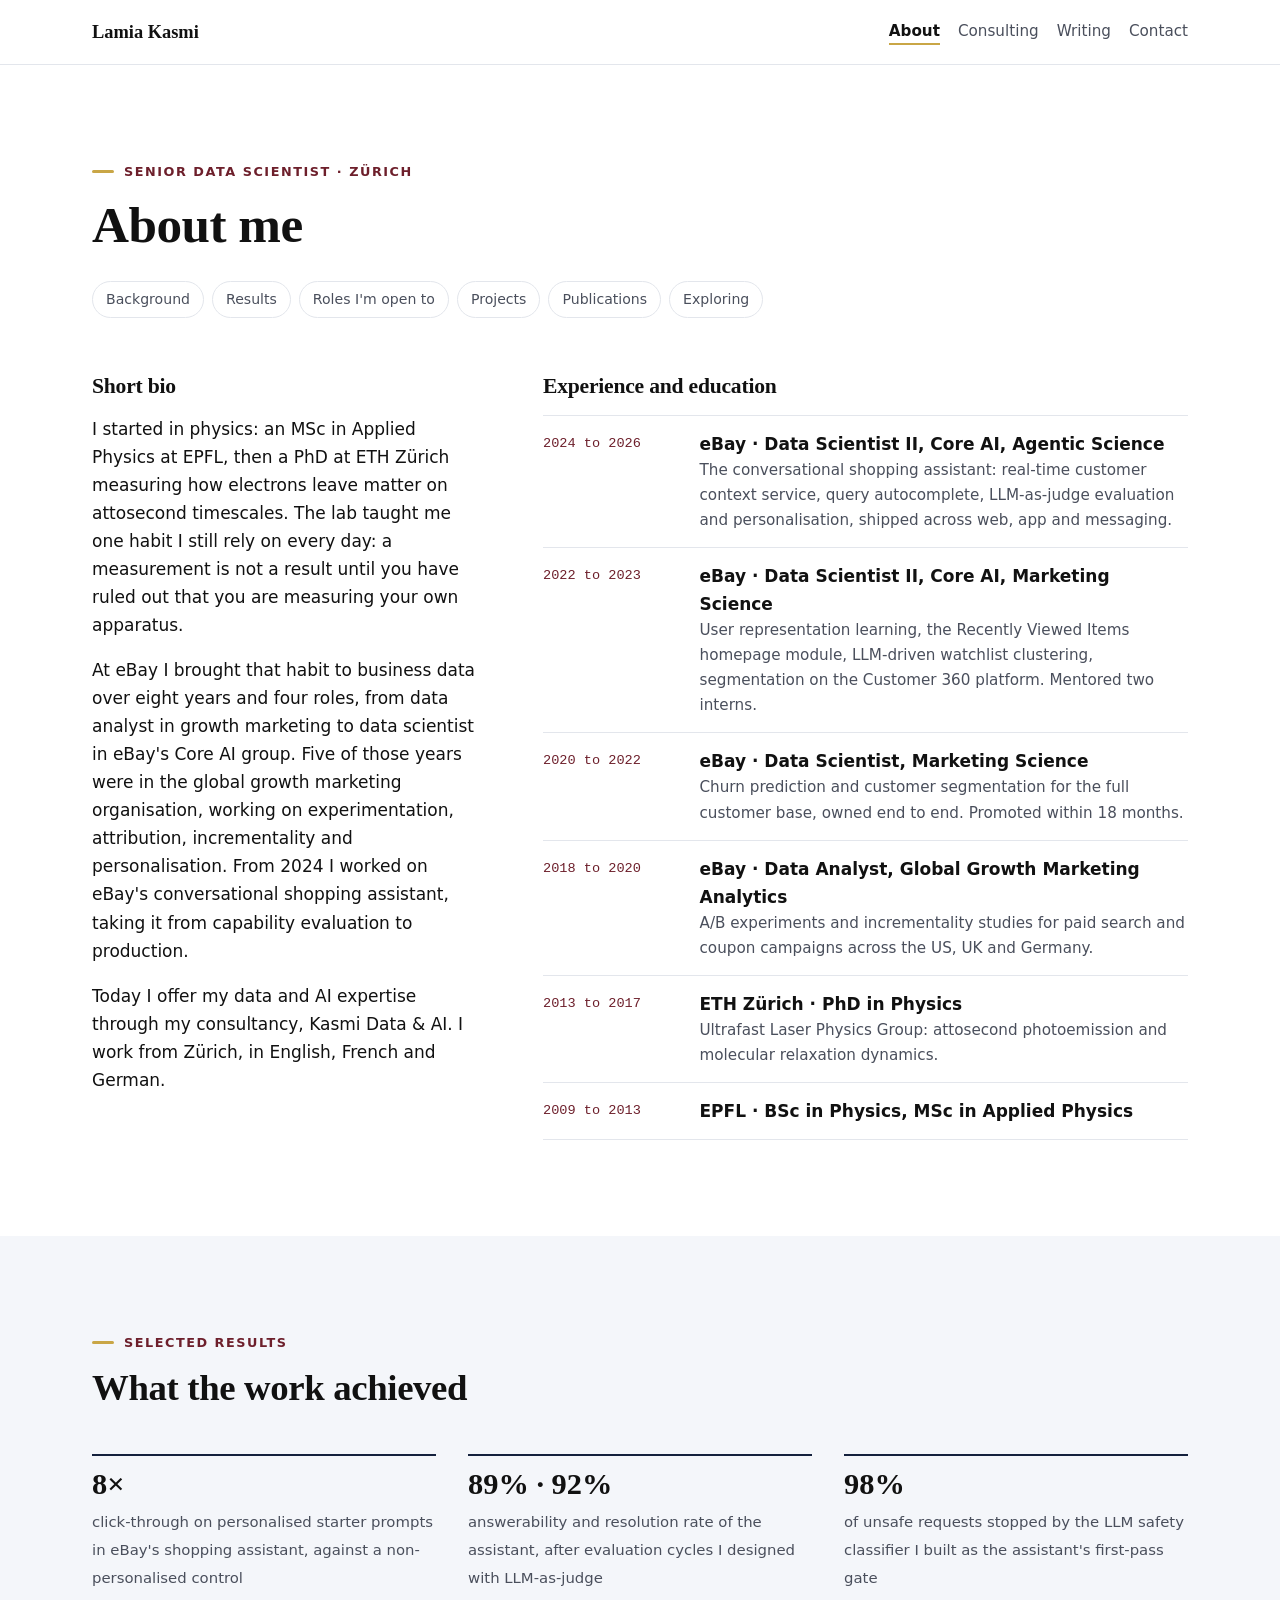
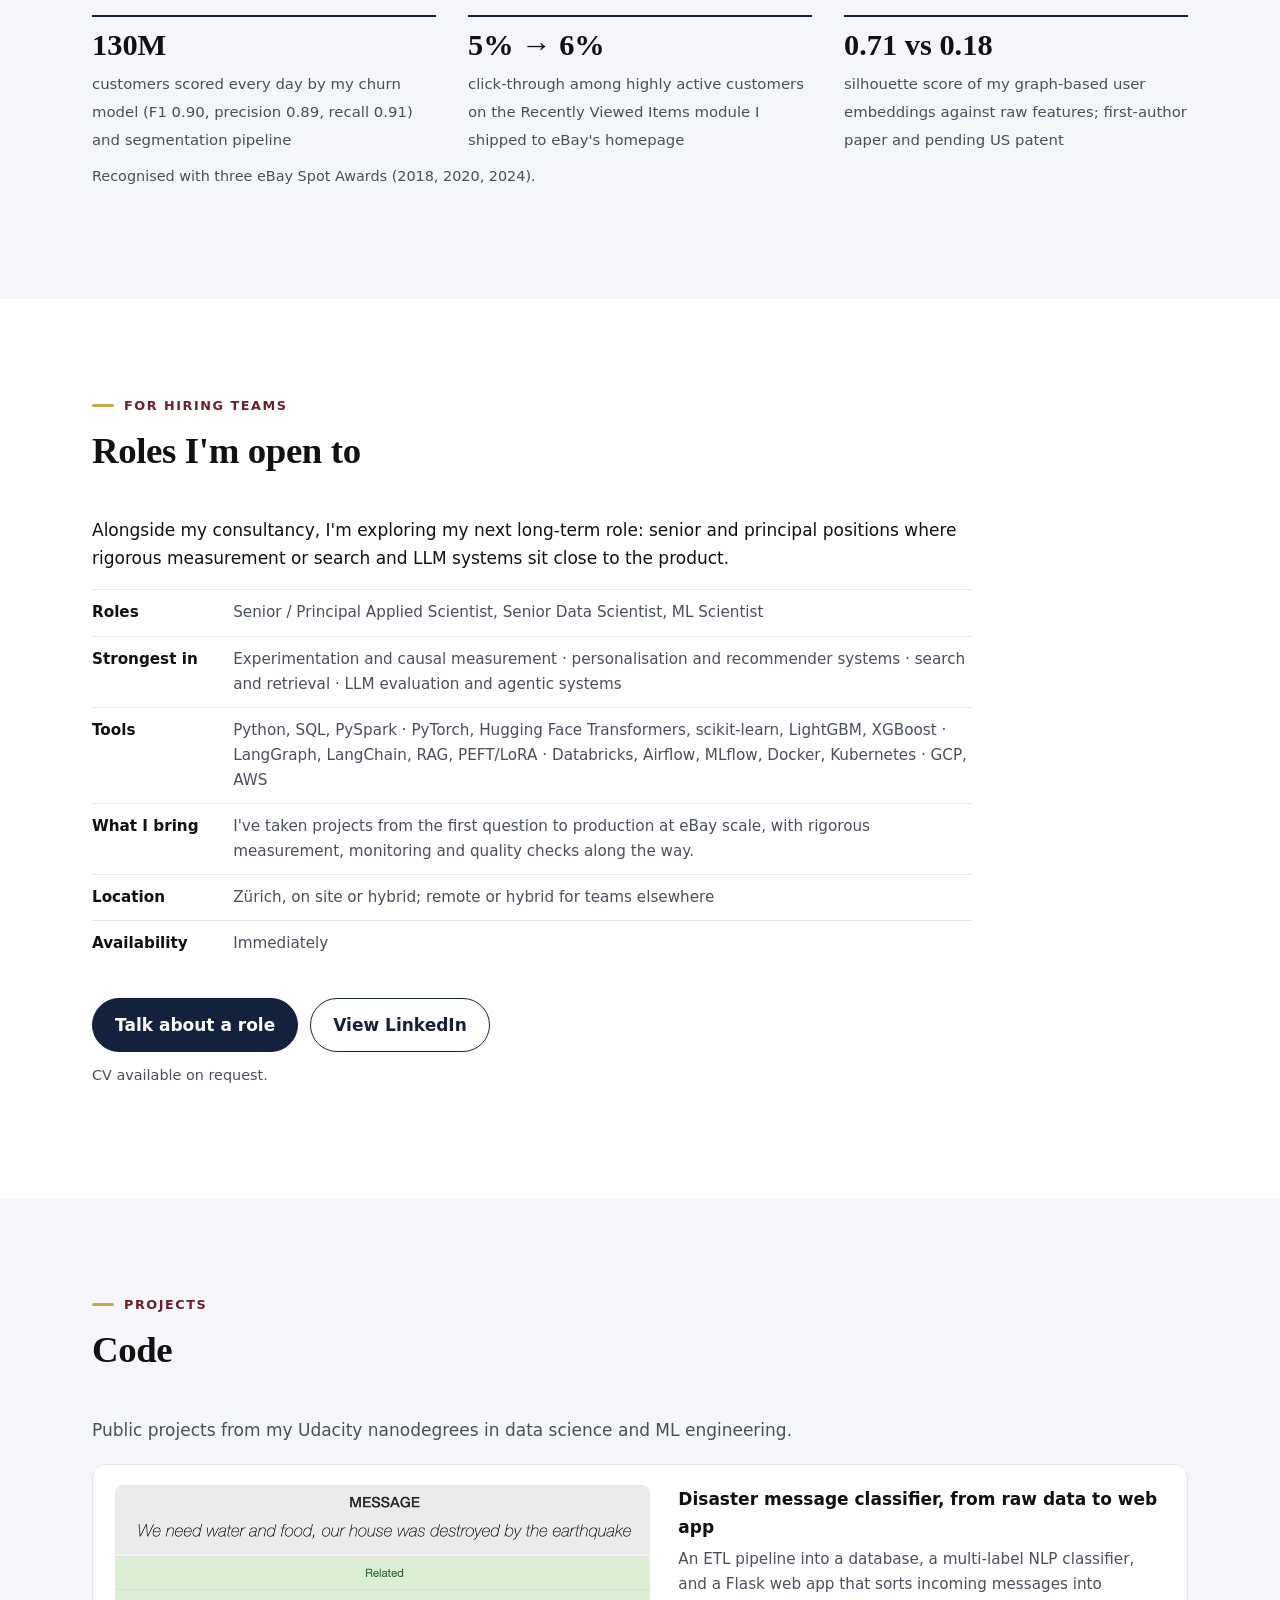
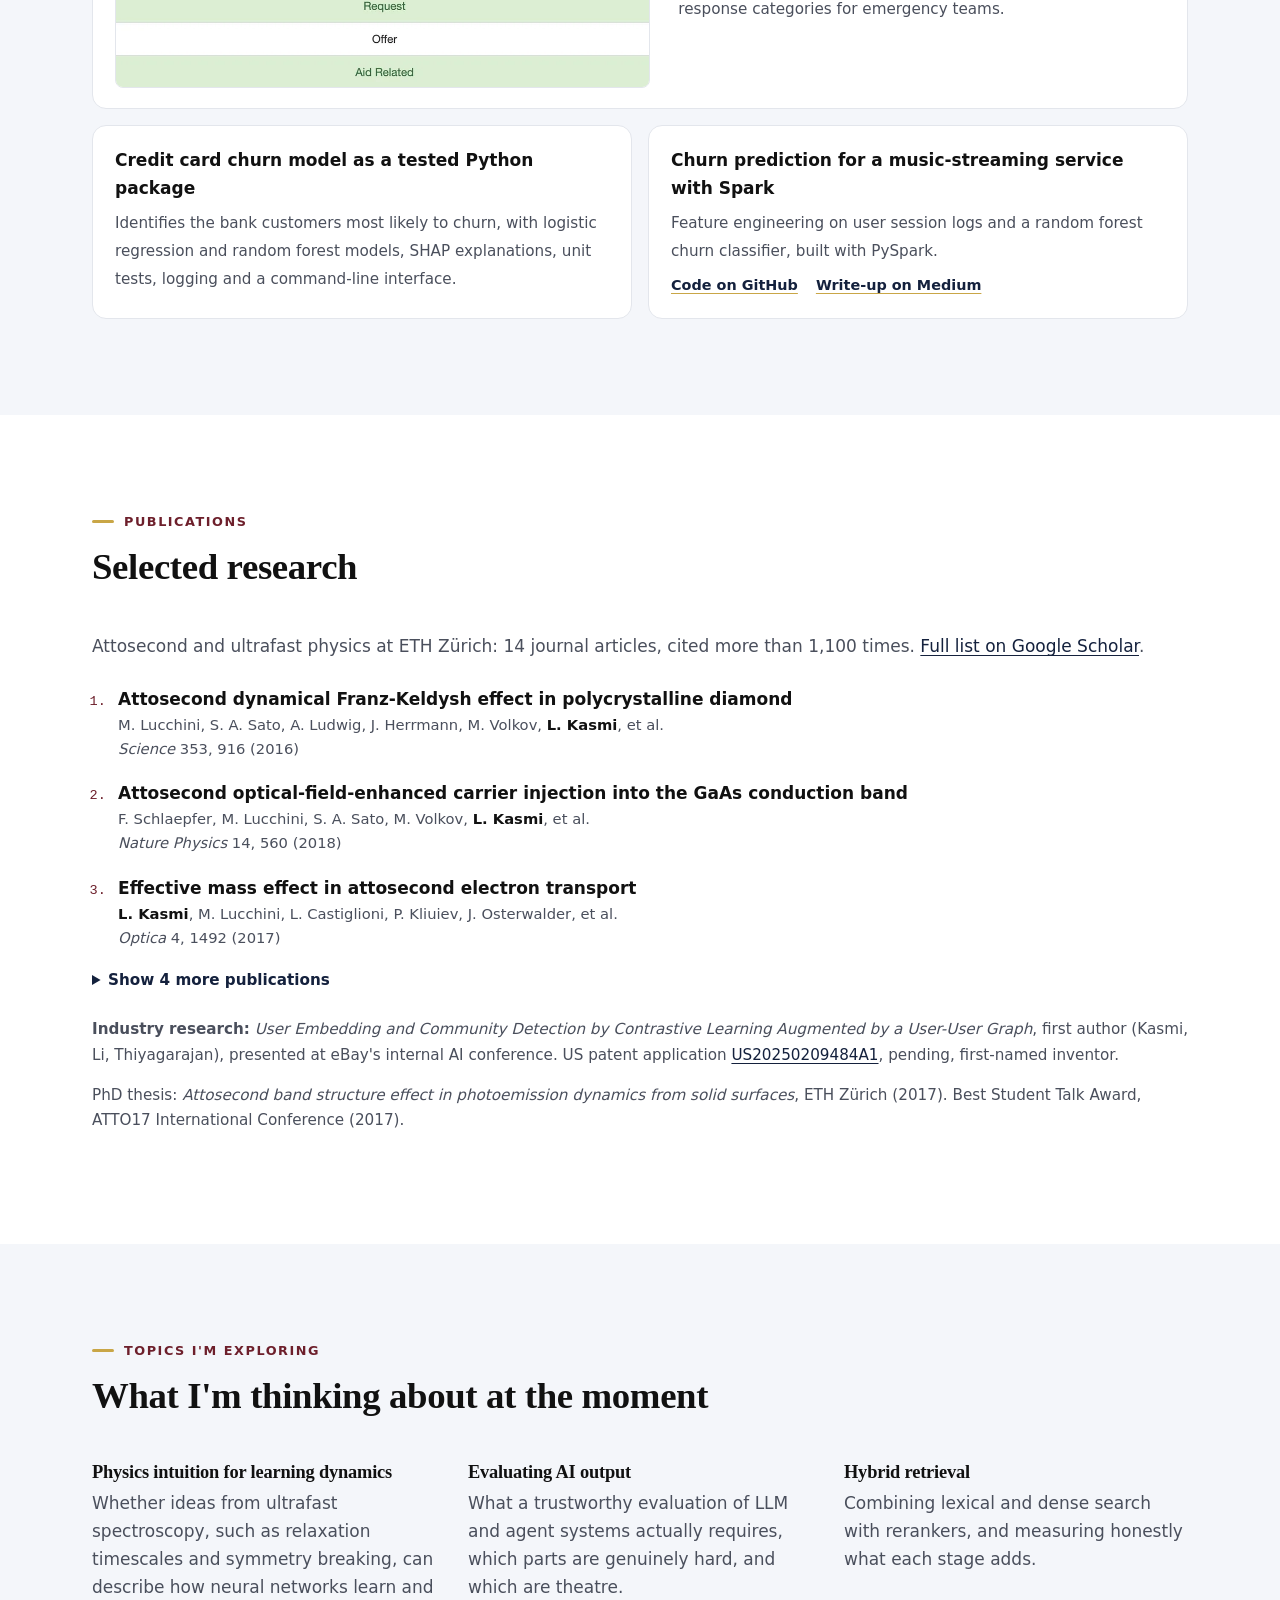
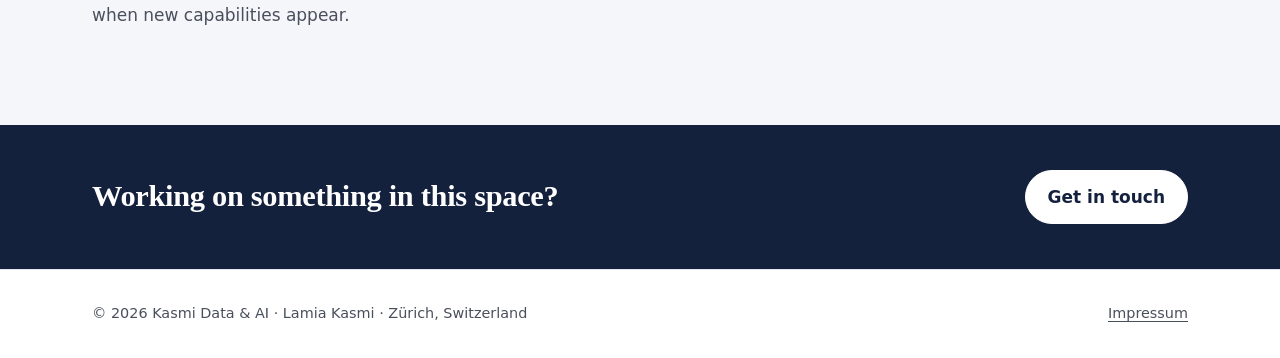
==== about/index.html @ 6a4cd1e6 "Update site" ====
<!doctype html>
<html lang="en">
<head>
<meta charset="utf-8">
<meta name="viewport" content="width=device-width, initial-scale=1">
<title>Lamia Kasmi, PhD | Senior Data Scientist, Zürich</title>
<meta name="description" content="Senior data scientist in Zürich with eight years at eBay: experimentation, search and retrieval, LLM evaluation and personalisation. ETH Zürich PhD. Experience, projects, publications and roles she is open to.">
<link rel="canonical" href="https://lamiakasmi.com/about/">
<meta property="og:type" content="website">
<meta property="og:title" content="Lamia Kasmi, PhD | Senior Data Scientist, Zürich">
<meta property="og:description" content="Senior data scientist in Zürich with eight years at eBay: experimentation, search and retrieval, LLM evaluation and personalisation. ETH Zürich PhD. Experience, projects, publications and roles she is open to.">
<meta property="og:url" content="https://lamiakasmi.com/about/">
<meta name="twitter:card" content="summary">
<link rel="icon" href="/static/favicon.svg" type="image/svg+xml">
<link rel="stylesheet" href="/static/style.css">
<script type="application/ld+json">
{"@context":"https://schema.org","@type":"Person","name":"Lamia Kasmi","jobTitle":"Senior Data Scientist and AI Consultant","url":"https://lamiakasmi.com","address":{"@type":"PostalAddress","addressLocality":"Zürich","addressCountry":"CH"},"alumniOf":[{"@type":"CollegeOrUniversity","name":"ETH Zürich"},{"@type":"CollegeOrUniversity","name":"EPFL"}],"knowsAbout":["Experimentation","Incrementality measurement","Marketing attribution","Search and retrieval","LLM evaluation","Machine learning","Laser physics"],"knowsLanguage":["en","fr","de"],"worksFor":{"@type":"Organization","name":"Kasmi Data & AI","url":"https://lamiakasmi.com"}}
</script>

</head>
<body>
<header class="site-header">
  <div class="wrap bar">
    <a class="brand" href="/">Lamia Kasmi</a>
    <nav aria-label="Main">
      <a href="/about/" aria-current="page">About</a>
      <a href="/consulting/">Consulting</a>
      <a href="/writing/">Writing</a>
      <a href="/contact/">Contact</a>
    </nav>
  </div>
</header>
<main>
<header class="page-head">
  <div class="wrap">
    <p class="eyebrow">Senior Data Scientist · Zürich</p>
    <h1>About me</h1>
    <nav class="subnav" aria-label="On this page">
      <a href="#background">Background</a><a href="#results">Results</a><a href="#roles">Roles I'm open to</a><a href="#projects">Projects</a><a href="#publications">Publications</a><a href="#exploring">Exploring</a>
    </nav>
  </div>
</header>

<section class="section tight-top" id="background">
  <div class="wrap split">
    <div>
    <h2 class="small">Short bio</h2>
    <p>I started in physics: an MSc in Applied Physics at EPFL, then a PhD at ETH Zürich measuring how electrons leave matter on attosecond timescales. The lab taught me one habit I still rely on every day: a measurement is not a result until you have ruled out that you are measuring your own apparatus.</p>
    <p>At eBay I brought that habit to business data over eight years and four roles, from data analyst in growth marketing to data scientist in eBay's Core AI group. Five of those years were in the global growth marketing organisation, working on experimentation, attribution, incrementality and personalisation. From 2024 I worked on eBay's conversational shopping assistant, taking it from capability evaluation to production.</p>
    <p>Today I offer my data and AI expertise through my consultancy, Kasmi Data &amp; AI. I work from Zürich, in English, French and German.</p>
    </div>
    <div>
    <h2 class="small">Experience and education</h2>
    <ul class="timeline">
      <li><span>2024 to 2026</span><div><strong>eBay · Data Scientist II, Core AI, Agentic Science</strong><p>The conversational shopping assistant: real-time customer context service, query autocomplete, LLM-as-judge evaluation and personalisation, shipped across web, app and messaging.</p></div></li>
      <li><span>2022 to 2023</span><div><strong>eBay · Data Scientist II, Core AI, Marketing Science</strong><p>User representation learning, the Recently Viewed Items homepage module, LLM-driven watchlist clustering, segmentation on the Customer 360 platform. Mentored two interns.</p></div></li>
      <li><span>2020 to 2022</span><div><strong>eBay · Data Scientist, Marketing Science</strong><p>Churn prediction and customer segmentation for the full customer base, owned end to end. Promoted within 18 months.</p></div></li>
      <li><span>2018 to 2020</span><div><strong>eBay · Data Analyst, Global Growth Marketing Analytics</strong><p>A/B experiments and incrementality studies for paid search and coupon campaigns across the US, UK and Germany.</p></div></li>
      <li><span>2013 to 2017</span><div><strong>ETH Zürich · PhD in Physics</strong><p>Ultrafast Laser Physics Group: attosecond photoemission and molecular relaxation dynamics.</p></div></li>
      <li><span>2009 to 2013</span><div><strong>EPFL · BSc in Physics, MSc in Applied Physics</strong></div></li>
    </ul>
    </div>
  </div>
</section>

<section class="section alt" id="results">
  <div class="wrap">
    <p class="eyebrow">Selected results</p>
    <h2>What the work achieved</h2>
    <ul class="stats">
      <li><strong>8×</strong><span>click-through on personalised starter prompts in eBay's shopping assistant, against a non-personalised control</span></li>
      <li><strong>89% · 92%</strong><span>answerability and resolution rate of the assistant, after evaluation cycles I designed with LLM-as-judge</span></li>
      <li><strong>98%</strong><span>of unsafe requests stopped by the LLM safety classifier I built as the assistant's first-pass gate</span></li>
      <li><strong>130M</strong><span>customers scored every day by my churn model (F1 0.90, precision 0.89, recall 0.91) and segmentation pipeline</span></li>
      <li><strong>5% → 6%</strong><span>click-through among highly active customers on the Recently Viewed Items module I shipped to eBay's homepage</span></li>
      <li><strong>0.71 vs 0.18</strong><span>silhouette score of my graph-based user embeddings against raw features; first-author paper and pending US patent</span></li>
    </ul>
    <p class="note-small">Recognised with three eBay Spot Awards (2018, 2020, 2024).</p>
  </div>
</section>

<section class="section" id="roles">
  <div class="wrap">
    <p class="eyebrow">For hiring teams</p>
    <h2>Roles I'm open to</h2>
    <p>Alongside my consultancy, I'm exploring my next long-term role: senior and principal positions where rigorous measurement or search and LLM systems sit close to the product.</p>
    <ul class="facts">
      <li><strong>Roles</strong><span>Senior / Principal Applied Scientist, Senior Data Scientist, ML Scientist</span></li>
      <li><strong>Strongest in</strong><span>Experimentation and causal measurement · personalisation and recommender systems · search and retrieval · LLM evaluation and agentic systems</span></li>
      <li><strong>Tools</strong><span>Python, SQL, PySpark · PyTorch, Hugging Face Transformers, scikit-learn, LightGBM, XGBoost · LangGraph, LangChain, RAG, PEFT/LoRA · Databricks, Airflow, MLflow, Docker, Kubernetes · GCP, AWS</span></li>
      <li><strong>What I bring</strong><span>I've taken projects from the first question to production at eBay scale, with rigorous measurement, monitoring and quality checks along the way.</span></li>
      <li><strong>Location</strong><span>Zürich, on site or hybrid; remote or hybrid for teams elsewhere</span></li>
      <li><strong>Availability</strong><span>Immediately</span></li>
    </ul>
    <div class="actions tight">
      <a class="btn" href="/contact/">Talk about a role</a>
      <a class="btn ghost" href="https://www.linkedin.com/in/lamiakasmi-phd">View LinkedIn</a>
    </div>
    <p class="note-small">CV available on request.</p>
  </div>
</section>

<section class="section alt" id="projects">
  <div class="wrap">
    <p class="eyebrow">Projects</p>
    <h2>Code</h2>
    <p class="muted-lead">Public projects from my Udacity nanodegrees in data science and ML engineering.</p>
    <ul class="projects cards">
      
      
      <li class="featured"><a class="thumb-link" href="https://github.com/Lamiaka/DisasterResponseProject" tabindex="-1" aria-hidden="true"><img class="thumb" src="/static/projects/disaster-response-app.webp" width="1000" height="377" loading="lazy" alt="The web app classifying the message 'We need water and food, our house was destroyed by the earthquake' as related, a request and aid related"></a><a href="https://github.com/Lamiaka/DisasterResponseProject">Disaster message classifier, from raw data to web app</a><span>An ETL pipeline into a database, a multi-label NLP classifier, and a Flask web app that sorts incoming messages into response categories for emergency teams.</span></li>
      <li><a href="https://github.com/Lamiaka/ChurnPrediction-MLDevops">Credit card churn model as a tested Python package</a><span>Identifies the bank customers most likely to churn, with logistic regression and random forest models, SHAP explanations, unit tests, logging and a command-line interface.</span></li>
      <li><a href="https://github.com/Lamiaka/sparkify">Churn prediction for a music-streaming service with Spark</a><span>Feature engineering on user session logs and a random forest churn classifier, built with PySpark.</span><p class="card-links"><a href="https://github.com/Lamiaka/sparkify">Code on GitHub</a><a href="https://medium.com/@lamiak/predicting-churn-for-sparkify-381dfac1a21f">Write-up on Medium</a></p></li>
    </ul>
  </div>
</section>

<section class="section" id="publications">
  <div class="wrap">
    <p class="eyebrow">Publications</p>
    <h2>Selected research</h2>
    <p class="muted-lead">Attosecond and ultrafast physics at ETH Zürich: 14 journal articles, cited more than 1,100 times. <a href="https://scholar.google.com/citations?user=Egc4KZUAAAAJ&amp;hl=en">Full list on Google Scholar</a>.</p>
    <ol class="pubs">
      <li><a href="https://doi.org/10.1126/science.aag1268">Attosecond dynamical Franz-Keldysh effect in polycrystalline diamond</a><span class="authors">M. Lucchini, S. A. Sato, A. Ludwig, J. Herrmann, M. Volkov, <strong>L. Kasmi</strong>, et al.</span><span class="venue"><em>Science</em> 353, 916 (2016)</span></li>
      <li><a href="https://doi.org/10.1038/s41567-018-0069-0">Attosecond optical-field-enhanced carrier injection into the GaAs conduction band</a><span class="authors">F. Schlaepfer, M. Lucchini, S. A. Sato, M. Volkov, <strong>L. Kasmi</strong>, et al.</span><span class="venue"><em>Nature Physics</em> 14, 560 (2018)</span></li>
      <li><a href="https://doi.org/10.1364/OPTICA.4.001492">Effective mass effect in attosecond electron transport</a><span class="authors"><strong>L. Kasmi</strong>, M. Lucchini, L. Castiglioni, P. Kliuiev, J. Osterwalder, et al.</span><span class="venue"><em>Optica</em> 4, 1492 (2017)</span></li>
    </ol>
    <details class="more">
      <summary>Show 4 more publications</summary>
      <ol class="pubs" start="4">
        <li><a href="https://doi.org/10.1038/s41567-019-0602-9">Attosecond screening dynamics mediated by electron localization in transition metals</a><span class="authors">M. Volkov, S. A. Sato, F. Schlaepfer, <strong>L. Kasmi</strong>, et al.</span><span class="venue"><em>Nature Physics</em> 15, 1145 (2019)</span></li>
        <li><a href="https://doi.org/10.1103/PhysRevLett.115.137401">Light-matter interaction at surfaces in the spatiotemporal limit of macroscopic models</a><span class="authors">M. Lucchini, L. Castiglioni, <strong>L. Kasmi</strong>, P. Kliuiev, A. Ludwig, et al.</span><span class="venue"><em>Physical Review Letters</em> 115, 137401 (2015)</span></li>
        <li><a href="https://doi.org/10.1088/1367-2630/17/3/033008">Femtosecond single-electron pulses generated by two-photon photoemission close to the work function</a><span class="authors"><strong>L. Kasmi</strong>, D. Kreier, M. Bradler, E. Riedle, P. Baum</span><span class="venue"><em>New Journal of Physics</em> 17, 033008 (2015)</span></li>
        <li><a href="https://doi.org/10.1021/acs.jpclett.6b00646">Ultrafast relaxation dynamics of the ethylene cation C<sub>2</sub>H<sub>4</sub><sup>+</sup></a><span class="authors">A. Ludwig, E. Liberatore, J. Herrmann, <strong>L. Kasmi</strong>, et al.</span><span class="venue"><em>Journal of Physical Chemistry Letters</em> 7, 1901 (2016)</span></li>
      </ol>
    </details>
    <p class="thesis"><strong>Industry research:</strong> <em>User Embedding and Community Detection by Contrastive Learning Augmented by a User-User Graph</em>, first author (Kasmi, Li, Thiyagarajan), presented at eBay's internal AI conference. US patent application <a href="https://patents.google.com/patent/US20250209484A1">US20250209484A1</a>, pending, first-named inventor.</p>
    <p class="thesis">PhD thesis: <em>Attosecond band structure effect in photoemission dynamics from solid surfaces</em>, ETH Zürich (2017). Best Student Talk Award, ATTO17 International Conference (2017).</p>
  </div>
</section>

<section class="section alt" id="exploring">
  <div class="wrap">
    <p class="eyebrow">Topics I'm exploring</p>
    <h2>What I'm thinking about at the moment</h2>
    <div class="topics">
      <div><h3>Physics intuition for learning dynamics</h3><p>Whether ideas from ultrafast spectroscopy, such as relaxation timescales and symmetry breaking, can describe how neural networks learn and when new capabilities appear.</p></div>
      <div><h3>Evaluating AI output</h3><p>What a trustworthy evaluation of LLM and agent systems actually requires, which parts are genuinely hard, and which are theatre.</p></div>
      <div><h3>Hybrid retrieval</h3><p>Combining lexical and dense search with rerankers, and measuring honestly what each stage adds.</p></div>
    </div>
  </div>
</section>

<section class="cta-band">
  <div class="wrap bar">
    <h2>Working on something in this space?</h2>
    <a class="btn" href="/contact/">Get in touch</a>
  </div>
</section>
</main>

<footer class="site-footer">
  <div class="wrap bar">
    <span>© 2026 Kasmi Data &amp; AI · Lamia Kasmi · Zürich, Switzerland</span>
    <span><a href="/impressum/">Impressum</a></span>
  </div>
</footer>
</body>
</html>
---- static/style.css ----
:root {
  /* Brand: navy, yellow, bordeaux, black, white */
  --navy: #14213d;
  --yellow: #c9a646;   /* muted gold */
  --bordeaux: #6d1f2b; /* wine red, no pink cast */
  --bg: #ffffff;
  --bg-alt: #f4f6fa;
  --surface: #ffffff;
  --ink: #111111;
  --muted: #4a4f5c;
  --line: #e3e6ec;
  --accent: var(--navy);        /* buttons, links */
  --accent-ink: #ffffff;
  --label: var(--bordeaux);     /* small section labels, step numbers */
  --rule: var(--navy);
  --mark: var(--yellow);        /* non-text accents only: yellow text on white is unreadable */
  --serif: "Iowan Old Style", "Palatino Linotype", Palatino, "Book Antiqua", Georgia, serif;
  --sans: system-ui, -apple-system, "Segoe UI", Roboto, "Helvetica Neue", Arial, sans-serif;
  --mono: ui-monospace, "SF Mono", Menlo, Consolas, monospace;
  --radius: 14px;
  color-scheme: light;
}
@media (prefers-color-scheme: dark) {
  :root {
    --bg: #0d1322; --bg-alt: #111a2d; --surface: #141c30; --ink: #f5f6f8; --muted: #a9b0c0; --line: #242d45;
    --accent: #eef0f4; --accent-ink: var(--navy); --label: var(--yellow); --rule: #5b6a8f; color-scheme: dark;
  }
}
* { box-sizing: border-box; }
html { scroll-behavior: smooth; }
body { margin: 0; background: var(--bg); color: var(--ink); font: 17px/1.65 var(--sans); -webkit-font-smoothing: antialiased; }
a { color: var(--accent); text-underline-offset: 3px; }
a:hover { color: var(--label); }
:focus-visible { outline: 3px solid var(--mark); outline-offset: 2px; }
h1, h2, h3 { font-family: var(--serif); font-weight: 600; line-height: 1.18; letter-spacing: -0.01em; margin: 0 0 .5em; }
h1 { font-size: clamp(2.3rem, 5.5vw, 3.9rem); }
h2 { font-size: clamp(1.7rem, 3.4vw, 2.3rem); margin-bottom: 1.2em; }
h3 { font-size: 1.25rem; }
p { margin: 0 0 1em; }
.wrap { max-width: 1160px; margin: 0 auto; padding: 0 16px; }
@media (min-width: 720px) { .wrap { padding: 0 32px; } }
.wrap.narrow { max-width: 880px; }
.prose { max-width: 44rem; }

/* Header */
.site-header { position: sticky; top: 0; z-index: 10; background: color-mix(in srgb, var(--bg) 88%, transparent); backdrop-filter: blur(10px); }
.bar { display: flex; align-items: center; justify-content: space-between; gap: 16px; min-height: 64px; flex-wrap: wrap; }
.brand { font-family: var(--serif); font-weight: 600; font-size: 1.15rem; color: var(--ink); text-decoration: none; }
nav { display: flex; gap: 18px; font-size: .95rem; flex-wrap: wrap; }
nav a { color: var(--muted); text-decoration: none; }
nav a:hover { color: var(--ink); }
nav a[aria-current="page"] { color: var(--ink); font-weight: 600; box-shadow: inset 0 -2px 0 var(--mark); }
@media (max-width: 640px) {
  .site-header .bar { padding: 10px 16px 8px; row-gap: 6px; }
  .site-header nav { width: 100%; justify-content: space-between; gap: 10px; }
}
.site-header { border-bottom: 1px solid var(--line); }

/* Hero */
.hero { padding: clamp(56px, 10vw, 120px) 0 clamp(48px, 7vw, 88px); }
.eyebrow { font-size: .8rem; font-weight: 600; letter-spacing: .12em; text-transform: uppercase; color: var(--label); margin-bottom: 1em; display: flex; align-items: center; gap: 10px; }
.eyebrow::before { content: ""; width: 22px; height: 3px; background: var(--mark); border-radius: 2px; flex: none; }
.eyebrow a { color: inherit; text-decoration: none; }
.lead { font-size: clamp(1.08rem, 2vw, 1.25rem); color: var(--muted); max-width: 44em; }
.actions { display: flex; gap: 12px; flex-wrap: wrap; margin: 28px 0; }
.btn { display: inline-block; padding: 12px 22px; border-radius: 999px; background: var(--accent); color: var(--accent-ink); font-weight: 600; text-decoration: none; border: 1.5px solid var(--accent); transition: transform .15s ease, opacity .15s; }
.btn:hover { transform: translateY(-1px); opacity: .92; color: var(--accent-ink); }
.btn.ghost:hover { color: var(--accent); }
.btn.ghost { background: transparent; color: var(--accent); }
.creds { list-style: none; padding: 0; margin: 36px 0 0; display: flex; flex-wrap: wrap; gap: 8px 10px; }
.creds li { font-size: .88rem; color: var(--muted); border: 1px solid var(--line); border-radius: 999px; padding: 5px 13px; background: var(--surface); }

/* Sections */
.section { padding: clamp(56px, 8vw, 96px) 0; }
.section.alt { background: var(--bg-alt); }
.grid { display: grid; gap: 20px; }
.grid.three { grid-template-columns: repeat(auto-fit, minmax(260px, 1fr)); }
.grid.two { grid-template-columns: repeat(auto-fit, minmax(300px, 1fr)); }
.card, .work, .quote { background: var(--surface); border: 1px solid var(--line); border-radius: var(--radius); padding: 26px; }
.card .q { font-family: var(--serif); font-style: italic; font-size: 1.12rem; color: var(--ink); }
.card h3 { font-family: var(--sans); font-size: 1rem; letter-spacing: .01em; }
.card p:not(.q):not(.for) { color: var(--muted); font-size: .97rem; }
.for { font-size: .85rem; font-weight: 600; color: var(--accent); margin: 0; }
.tag { font-size: .78rem; font-weight: 600; letter-spacing: .08em; text-transform: uppercase; color: var(--muted); margin-bottom: .6em; }
.work p { color: var(--muted); font-size: .97rem; }
.more { font-weight: 600; text-decoration: none; }
.steps { list-style: none; padding: 0; margin: 0; display: grid; gap: 20px; grid-template-columns: repeat(auto-fit, minmax(240px, 1fr)); counter-reset: s; }
.steps li { counter-increment: s; border-top: 2px solid var(--rule); padding-top: 18px; }
.steps li::before { content: "0" counter(s); font-family: var(--mono); font-size: .85rem; color: var(--label); }
.steps p { color: var(--muted); font-size: .97rem; }
.quotes { display: grid; gap: 20px; grid-template-columns: repeat(auto-fit, minmax(300px, 1fr)); }
.quote { margin: 0; }
.quote blockquote { margin: 0 0 16px; font-family: var(--serif); font-size: 1.1rem; }
.quote figcaption { display: flex; flex-direction: column; font-size: .92rem; }
.quote figcaption span { color: var(--muted); }
.contact h2 { margin-bottom: .6em; }
.socials a { margin-right: 16px; }

.path { border-top: 3px solid var(--mark) !important; background: var(--surface); border: 1px solid var(--line); border-radius: var(--radius); padding: 28px; display: flex; flex-direction: column; scroll-margin-top: 90px; }
.path > .btn, .path .actions { margin-top: auto; }
.path > .btn { align-self: flex-start; }
.path h3 { font-size: 1.4rem; }
.path > p { color: var(--muted); }
.steps.compact { grid-template-columns: 1fr; gap: 14px; margin-bottom: 24px; }
.steps.compact li { border-top-width: 1px; padding-top: 12px; }
.steps h4 { font-size: 1rem; margin: 4px 0 4px; }
.steps.compact p { margin: 0; }
.facts { list-style: none; padding: 0; margin: 0 0 24px; }
.facts li { display: grid; grid-template-columns: 8.5em 1fr; gap: 12px; padding: 10px 0; border-top: 1px solid var(--line); font-size: .95rem; }
.facts strong { font-weight: 600; }
.facts span { color: var(--muted); }
@media (max-width: 520px) { .facts li { grid-template-columns: 1fr; gap: 2px; } }
.actions.tight { margin: 0; }

/* Writing */
.post-list { list-style: none; padding: 0; margin: 0 0 1.5em; }
.post-list li { border-top: 1px solid var(--line); }
.post-list li:last-child { border-bottom: 1px solid var(--line); }
.post-list a { display: flex; flex-direction: column; gap: 2px; padding: 16px 0 4px; text-decoration: none; }
.post-title { font-family: var(--serif); font-size: 1.2rem; color: var(--ink); font-weight: 600; }
.post-desc { color: var(--muted); font-size: .95rem; }
.post-list time { display: block; font-size: .82rem; color: var(--muted); padding-bottom: 14px; }
.draft { font: 600 .7rem var(--sans); text-transform: uppercase; letter-spacing: .08em; color: var(--label); border: 1px solid var(--label); border-radius: 4px; padding: 1px 5px; vertical-align: middle; }
.page { padding-top: clamp(40px, 7vw, 80px); padding-bottom: 80px; }
.page h1 { font-size: clamp(2rem, 4.5vw, 2.9rem); }
.prose { font-size: 1.06rem; }
.prose h2 { font-size: 1.55rem; margin: 1.8em 0 .6em; }
.prose h3 { margin-top: 1.5em; }
.prose img { max-width: 100%; height: auto; border-radius: 8px; }
.prose pre { background: var(--bg-alt); border: 1px solid var(--line); border-radius: 10px; padding: 16px; overflow-x: auto; font-size: .9rem; }
.prose code { font-family: var(--mono); font-size: .9em; }
.prose table { border-collapse: collapse; width: 100%; display: block; overflow-x: auto; font-size: .95rem; }
.prose th, .prose td { border-bottom: 1px solid var(--line); padding: 8px 10px; text-align: left; }
.prose blockquote { margin: 1.2em 0; padding-left: 18px; border-left: 3px solid var(--mark); color: var(--muted); }
.prose .katex-display { overflow-x: auto; overflow-y: hidden; }
.post-cta { margin-top: 48px; padding: 20px 24px; border-radius: var(--radius); background: var(--bg-alt); border: 1px solid var(--line); }
.post-cta p { margin: 0; }

/* Footer */
.site-footer { border-top: 1px solid var(--line); color: var(--muted); font-size: .9rem; padding: 12px 0; }
.site-footer a { color: var(--muted); }

/* Multi-page layout */
.page-head { padding: clamp(48px, 8vw, 96px) 0 8px; }
.page-head h1 { font-size: clamp(2.1rem, 4.8vw, 3.2rem); max-width: 18em; }
.section.tight-top { padding-top: clamp(28px, 4vw, 48px); }
h2.small { font-size: 1.35rem; margin-bottom: .7em; }
.pillars { display: grid; gap: 0; grid-template-columns: repeat(auto-fit, minmax(240px, 1fr)); border-top: 1px solid var(--line); }
.pillars a { display: block; padding: 22px 24px 22px 0; text-decoration: none; color: inherit; border-bottom: 1px solid var(--line); }
.pillars a:hover h3 { color: var(--label); }
.pillars h3 { font-size: 1.15rem; margin-bottom: .35em; color: var(--ink); }
.pillars p { color: var(--muted); font-size: .96rem; margin: 0; }
.after-grid { margin: 24px 0 0; }
.service { display: grid; gap: 24px 48px; grid-template-columns: minmax(0, 1fr) minmax(0, 1.5fr); padding: 40px 0; border-top: 1px solid var(--line); scroll-margin-top: 80px; }
.service:first-child { border-top: 0; padding-top: 8px; }
.service h2 { font-size: 1.6rem; margin-bottom: .5em; }
.service .q { font-family: var(--serif); font-style: italic; font-size: 1.1rem; color: var(--muted); }
.service h4 { font-size: .8rem; letter-spacing: .1em; text-transform: uppercase; color: var(--muted); margin: 0 0 .6em; }
.service p { color: var(--muted); }
@media (max-width: 760px) { .service { grid-template-columns: 1fr; } }
.bullets { margin: 0 0 1.4em; padding-left: 1.1em; color: var(--ink); }
.bullets li { margin-bottom: .35em; }
.bullets li::marker { color: var(--label); }
.expect > div { border-left: 3px solid var(--mark); padding-left: 18px; }
.expect h3 { font-family: var(--sans); font-size: 1.02rem; margin-bottom: .3em; }
.expect p { color: var(--muted); margin: 0; }
.timeline { list-style: none; padding: 0; margin: 32px 0 0; border-top: 1px solid var(--line); }
.timeline li { display: grid; grid-template-columns: 8.5em 1fr; gap: 12px; padding: 14px 0; border-bottom: 1px solid var(--line); }
.timeline span { font-family: var(--mono); font-size: .85rem; color: var(--label); padding-top: 3px; }
.timeline p { margin: 0; color: var(--muted); font-size: .95rem; }
@media (max-width: 520px) { .timeline li { grid-template-columns: 1fr; gap: 2px; } }
.topics { display: grid; gap: 24px; }
.topics h3 { font-size: 1.15rem; margin-bottom: .3em; }
.topics p { color: var(--muted); margin: 0; }
.section .btn { margin-top: 8px; }
.cta-band { background: var(--navy); color: #fff; padding: 40px 0; }
.cta-band h2 { color: #fff; margin: 0; font-size: clamp(1.4rem, 3vw, 1.9rem); }
.cta-band .btn { background: #fff; color: var(--navy); border-color: #fff; }
.cta-band .btn:hover { color: var(--navy); }
@media (prefers-color-scheme: dark) { .cta-band { background: #182443; } }
.contact-actions { margin-top: 32px; }
.note { color: var(--muted); font-style: italic; }
.path .tag { color: var(--label); }
.grid.expect { grid-template-columns: repeat(2, minmax(0, 1fr)); gap: 28px 40px; max-width: 860px; }
@media (max-width: 640px) { .grid.expect { grid-template-columns: 1fr; } }

.cta-band .actions.tight { margin: 0; }
.btn.ghost-light { background: transparent; color: #fff; border-color: rgba(255,255,255,.6); }
.btn.ghost-light:hover { color: #fff; border-color: #fff; }
.prose figure { margin: 2em 0; }
.prose figure img { display: block; margin: 0 auto; }
.prose figcaption { margin-top: 10px; font-size: .9rem; color: var(--muted); text-align: center; }

.muted-lead { color: var(--muted); }
.pubs { padding-left: 1.3em; margin: 24px 0; }
.pubs li { margin-bottom: 18px; padding-left: 4px; }
.pubs li::marker { color: var(--label); font-family: var(--mono); font-size: .85rem; }
.pubs a { font-weight: 600; text-decoration: none; color: var(--ink); }
.pubs a:hover { color: var(--label); }
.pubs .authors, .pubs .venue { display: block; font-size: .92rem; color: var(--muted); }
.pubs .authors strong { color: var(--ink); font-weight: 600; }
.thesis { font-size: .95rem; color: var(--muted); }
.projects { list-style: none; padding: 0; margin: 0; border-top: 1px solid var(--line); }
.projects li { padding: 14px 0; border-bottom: 1px solid var(--line); }
.projects a { font-weight: 600; text-decoration: none; color: var(--ink); display: block; }
.projects a:hover { color: var(--label); }
.projects span { color: var(--muted); font-size: .95rem; }

.note-small { font-size: .9rem; color: var(--muted); margin-top: 12px; }
.faq details { border-top: 1px solid var(--line); padding: 14px 0; }
.faq details:last-child { border-bottom: 1px solid var(--line); }
.faq summary { cursor: pointer; font-weight: 600; list-style: none; display: flex; justify-content: space-between; gap: 16px; }
.faq summary::-webkit-details-marker { display: none; }
.faq summary::after { content: "+"; color: var(--label); font-family: var(--mono); }
.faq details[open] summary::after { content: "−"; }
.faq details p { margin: 10px 0 0; color: var(--muted); }

.stats { list-style: none; padding: 0; margin: 8px 0 0; display: grid; grid-template-columns: repeat(auto-fit, minmax(220px, 1fr)); gap: 24px 32px; }
.stats li { border-top: 2px solid var(--rule); padding-top: 12px; }
.stats strong { display: block; font-family: var(--serif); font-size: 1.9rem; line-height: 1.1; color: var(--ink); margin-bottom: 6px; }
.stats span { color: var(--muted); font-size: .93rem; }
.timeline li div > p:empty { display: none; }

/* Contact form (Un-static backend) */
.contact-form { display: grid; gap: 18px; margin: 32px 0 8px; padding: 28px; background: var(--surface); border: 1px solid var(--line); border-top: 3px solid var(--mark); border-radius: var(--radius); }
.contact-form .field-row { display: grid; gap: 18px; grid-template-columns: 1fr 1fr; }
.contact-form label { display: grid; gap: 6px; font-weight: 600; font-size: .95rem; }
.contact-form .optional { font-weight: 400; color: var(--muted); }
.contact-form input, .contact-form select, .contact-form textarea { font: inherit; font-weight: 400; color: var(--ink); background: var(--bg); border: 1px solid var(--line); border-radius: 10px; padding: 11px 13px; width: 100%; box-sizing: border-box; }
.contact-form textarea { resize: vertical; min-height: 140px; }
.contact-form input, .contact-form select { height: 48px; }
.contact-form input:focus, .contact-form select:focus, .contact-form textarea:focus { outline: 2px solid var(--accent); outline-offset: 1px; border-color: transparent; }
.contact-form .btn { justify-self: start; cursor: pointer; font: inherit; font-weight: 600; margin-top: 0; }
.contact-form .note-small { margin: 0; }
@media (max-width: 640px) { .contact-form { padding: 20px; } .contact-form .field-row { grid-template-columns: 1fr; } }

/* About page: in-page navigation, bio beside timeline, project cards, collapsed publications */
.subnav { display: flex; flex-wrap: wrap; gap: 8px; margin-top: 22px; }
.subnav a { font-size: .88rem; padding: 6px 13px; border: 1px solid var(--line); border-radius: 999px; color: var(--muted); text-decoration: none; background: var(--surface); }
.subnav a:hover { color: var(--ink); border-color: var(--mark); }
section[id] { scroll-margin-top: 110px; }
.split { display: grid; gap: 40px; }
@media (min-width: 900px) { .split { grid-template-columns: minmax(0, 0.75fr) minmax(0, 1.25fr); gap: 64px; align-items: start; } .split .timeline { margin-top: 0; } }
.projects.cards { border-top: 0; display: grid; gap: 16px; grid-template-columns: 1fr; margin-top: 20px; }
.projects.cards li { background: var(--surface); border: 1px solid var(--line); border-radius: var(--radius); padding: 20px 22px; }
.projects.cards a { margin-bottom: 6px; }
details.more { margin: -6px 0 24px; }
details.more summary { cursor: pointer; color: var(--accent); font-weight: 600; font-size: .95rem; width: fit-content; }
details.more summary:hover { color: var(--label); }
details.more[open] summary { margin-bottom: 18px; }
details.more .pubs { margin-top: 0; }
#roles .facts, #roles > .wrap > p, #results .stats + p { max-width: 880px; }
@media (min-width: 900px) {
  #results .stats { grid-template-columns: repeat(3, minmax(0, 1fr)); }
  .projects.cards { grid-template-columns: repeat(2, minmax(0, 1fr)); }
  .projects.cards li.featured { grid-column: 1 / -1; display: grid; grid-template-columns: minmax(0, 1.1fr) minmax(0, 1fr); column-gap: 28px; align-items: center; }
  .projects.cards li.featured .thumb-link { grid-row: 1 / span 3; }
  .projects.cards li.featured .thumb { margin-bottom: 0; }
  #exploring .topics { grid-template-columns: repeat(3, minmax(0, 1fr)); gap: 32px; }
}
.projects.cards .thumb { display: block; width: 100%; height: auto; border: 1px solid var(--line); border-radius: 8px; margin-bottom: 14px; }
.projects.cards .thumb-link { margin-bottom: 0; }
.projects.cards .thumb-link .thumb { transition: border-color .15s, opacity .15s; }
.projects.cards .thumb-link:hover .thumb { border-color: var(--mark); opacity: .92; }
.projects .card-links { display: flex; flex-wrap: wrap; gap: 6px 18px; margin: 10px 0 0; font-size: .9rem; }
.projects .card-links a { display: inline; font-weight: 600; color: var(--accent); margin: 0; text-decoration: underline; text-underline-offset: 3px; text-decoration-color: var(--mark); }
.projects .card-links a:hover { color: var(--label); }
.hero .role { font-family: var(--serif); font-size: clamp(1.2rem, 2.4vw, 1.5rem); color: var(--ink); margin: -.2em 0 .9em; }
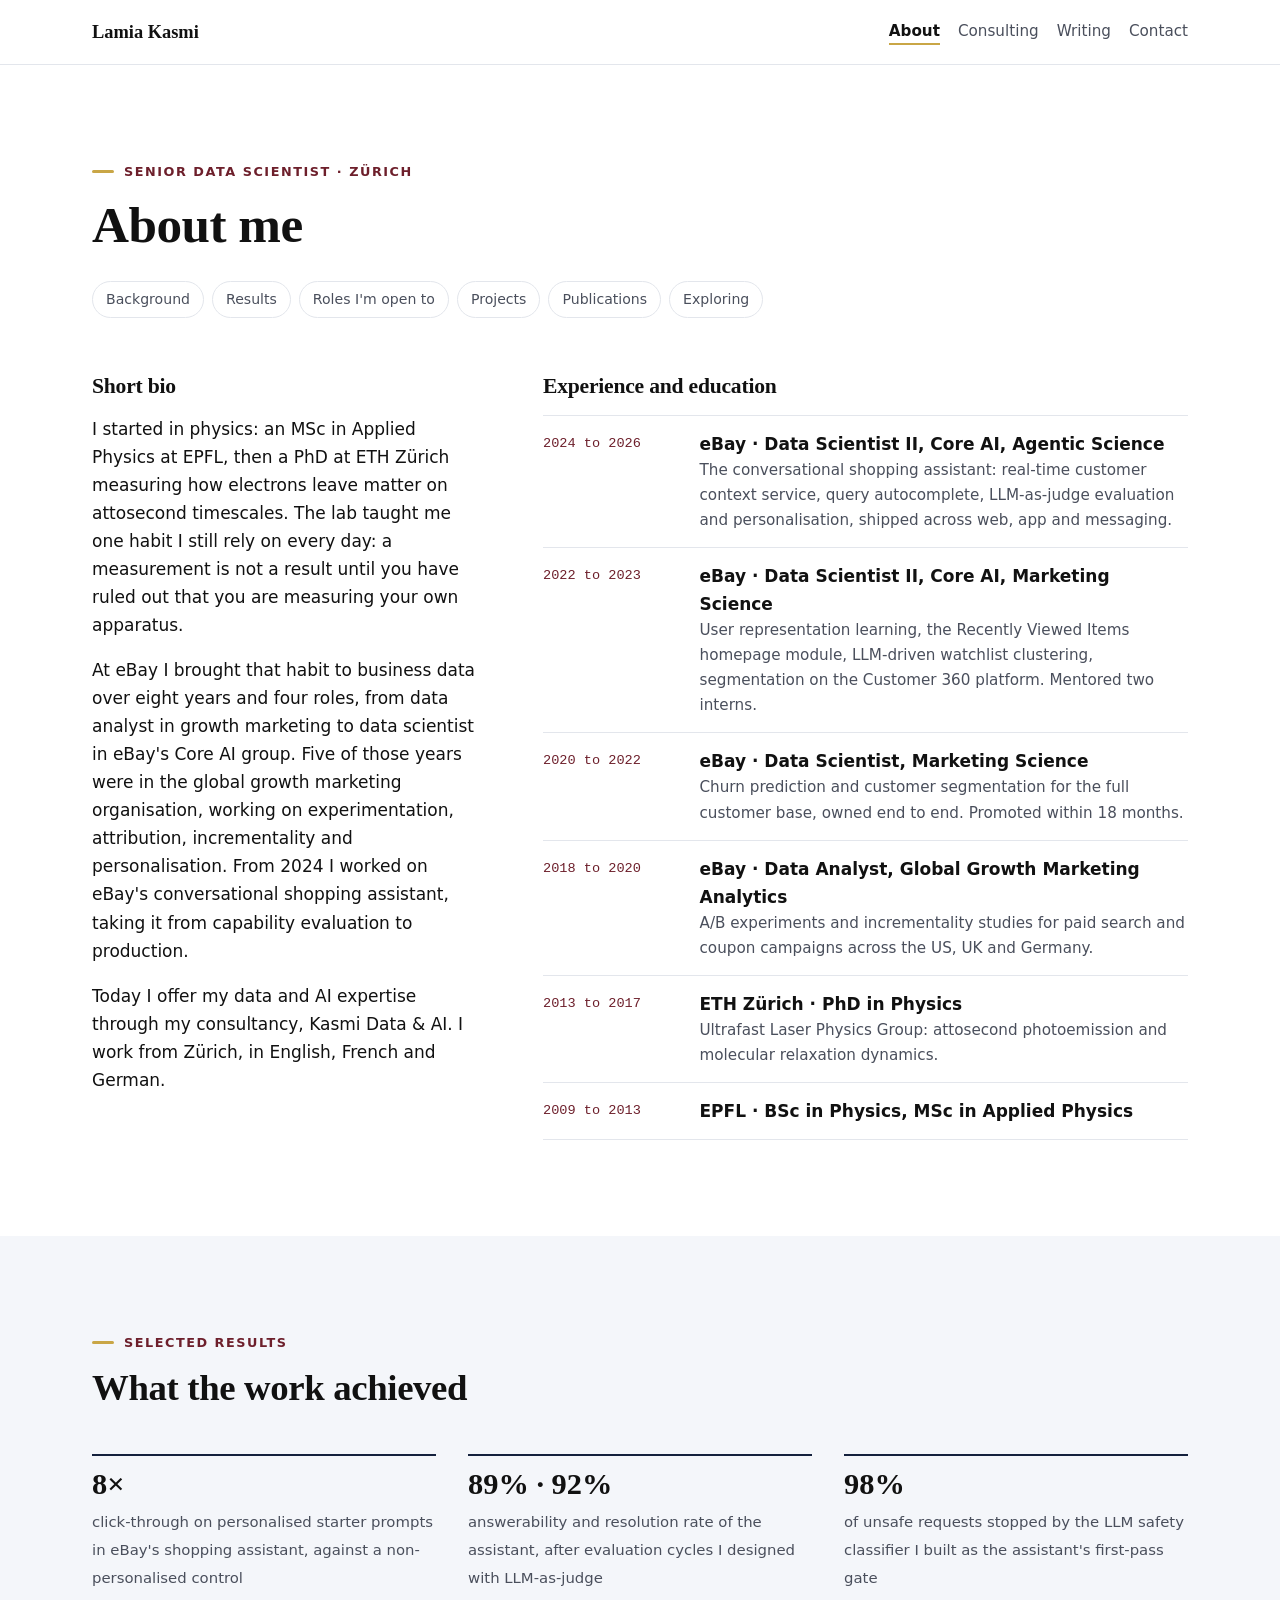
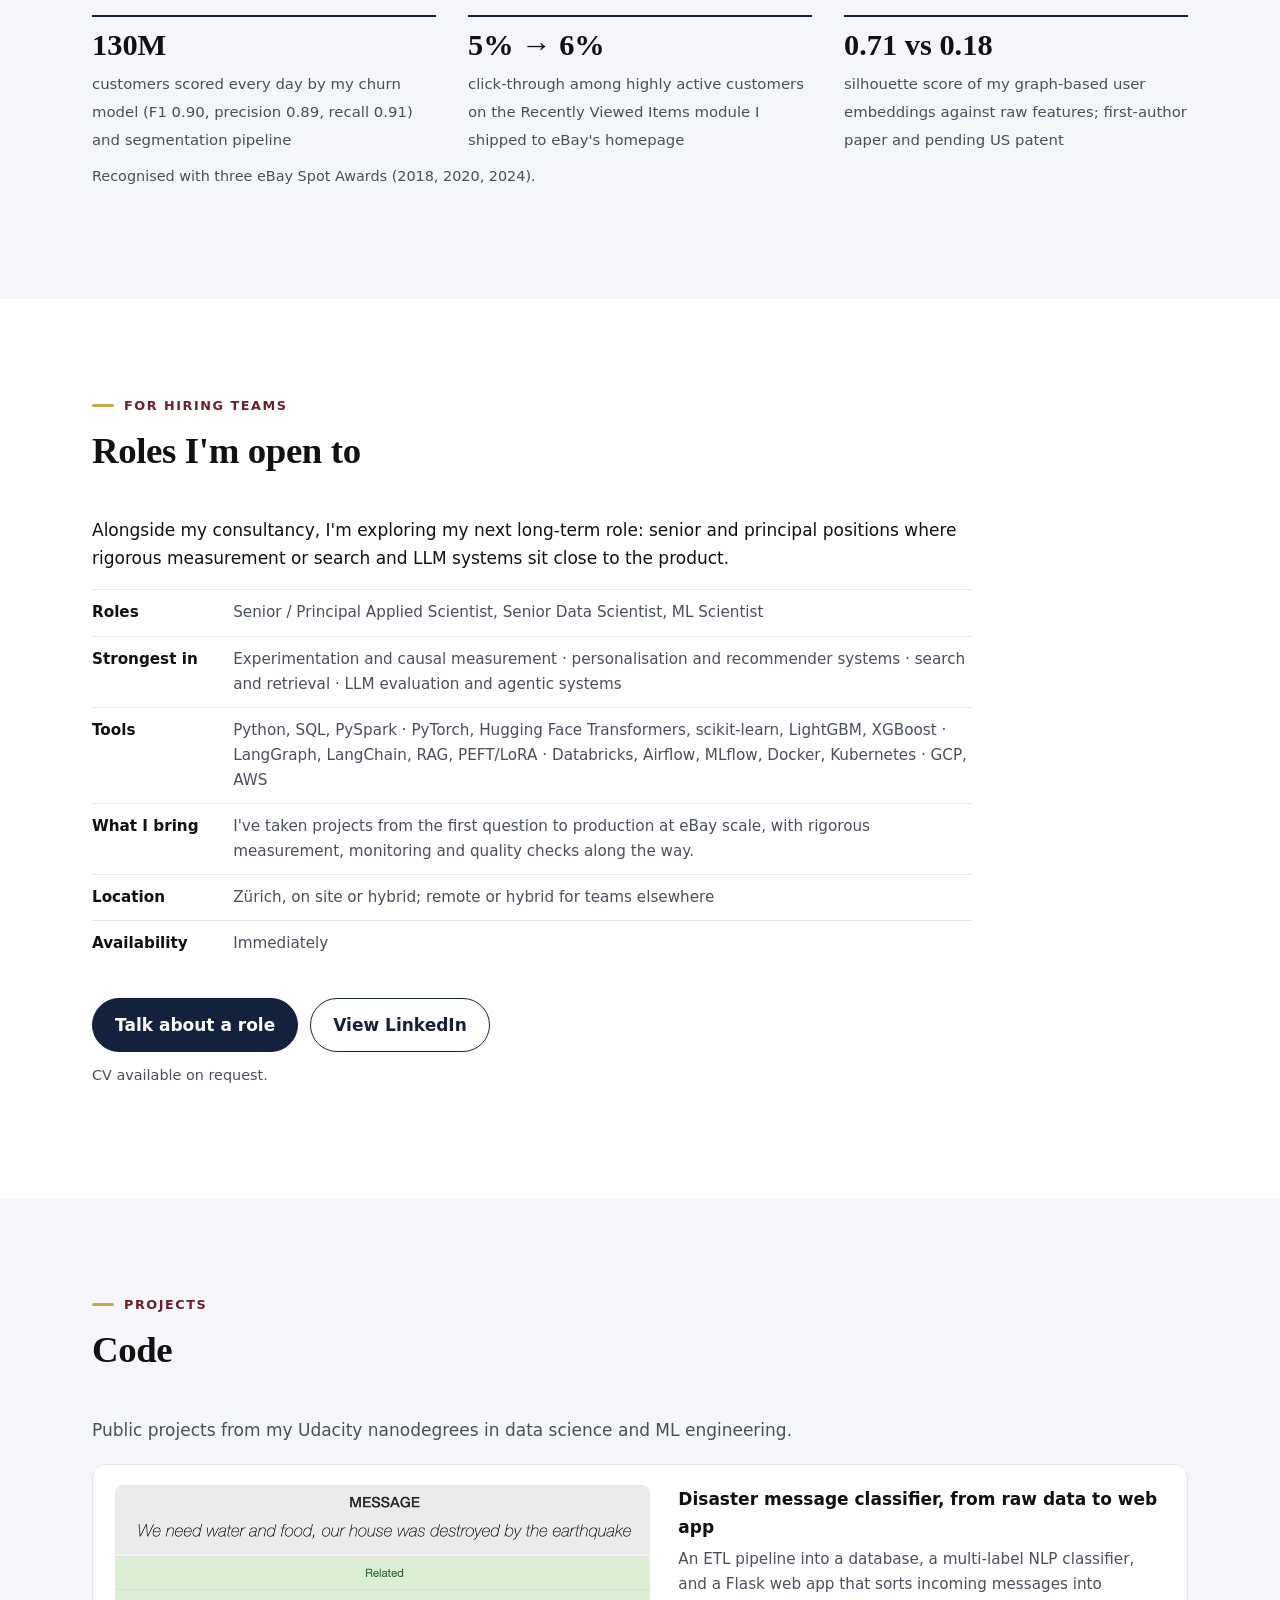
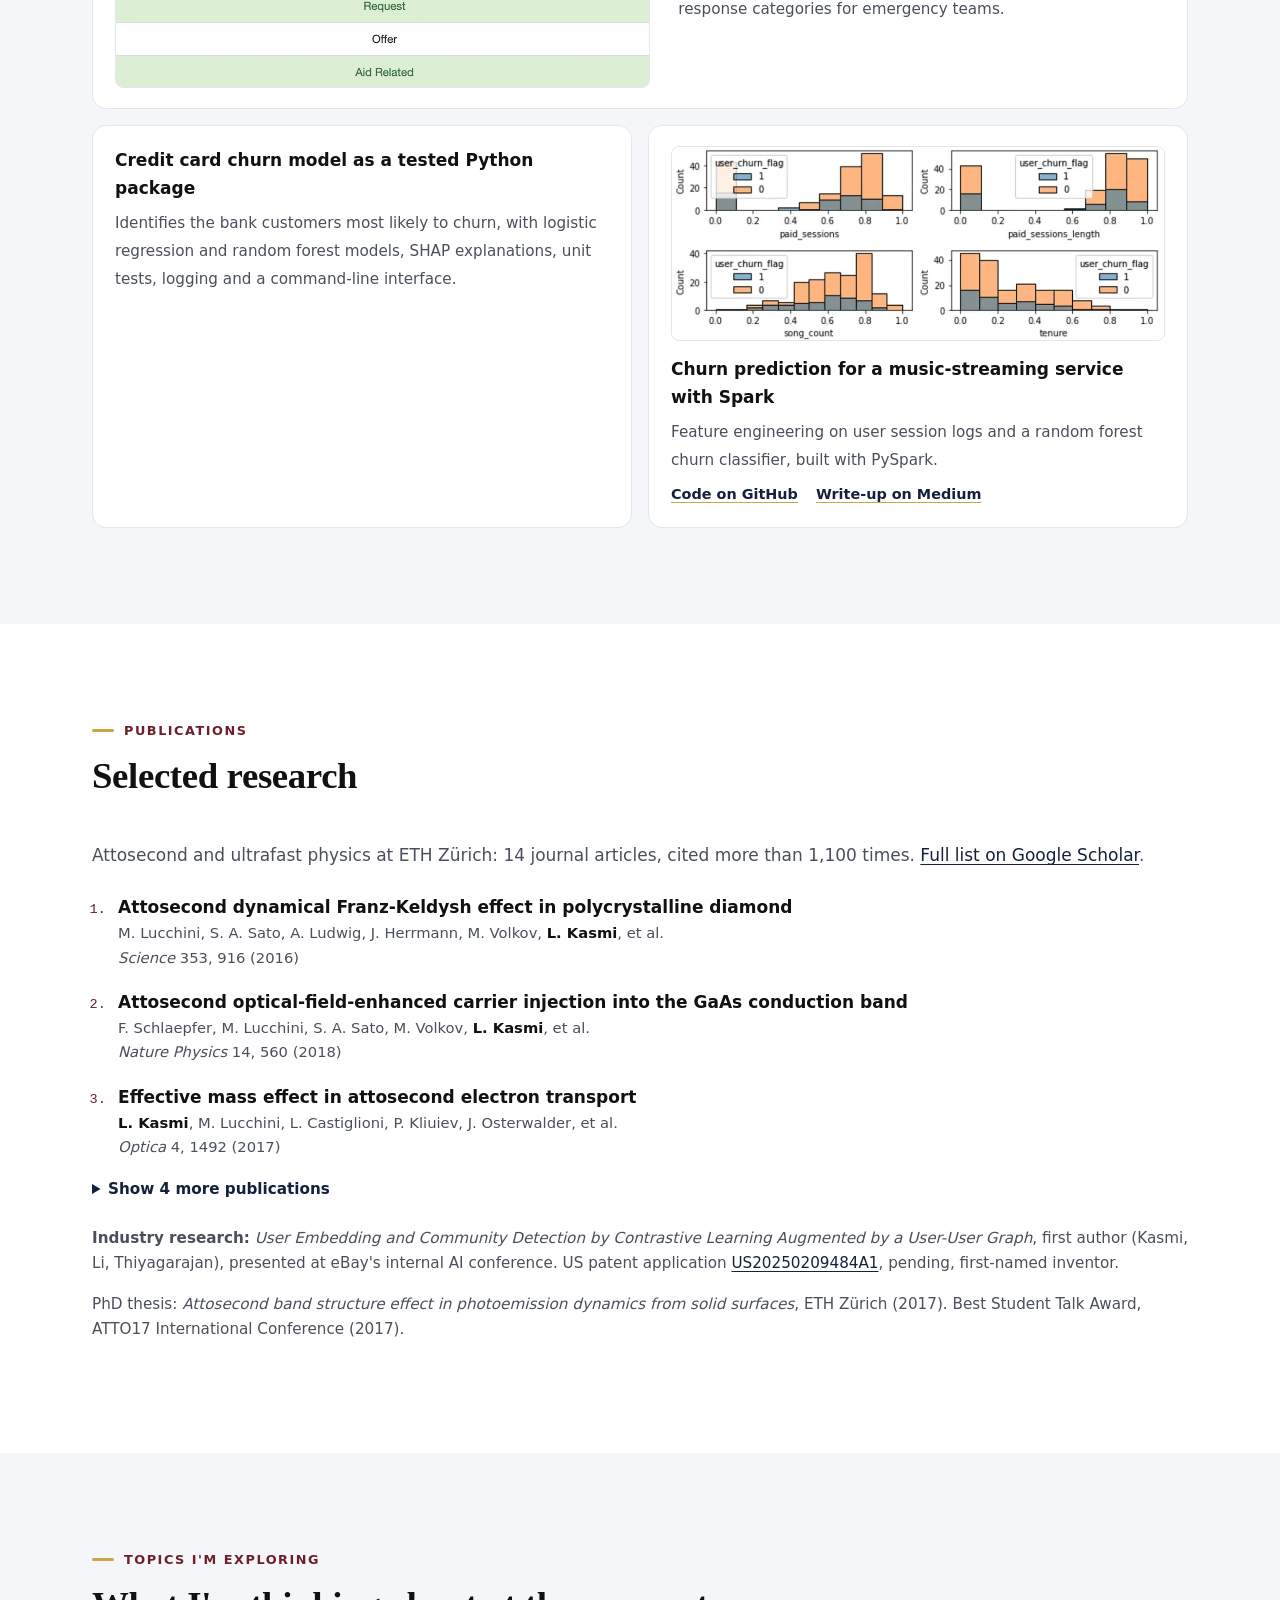
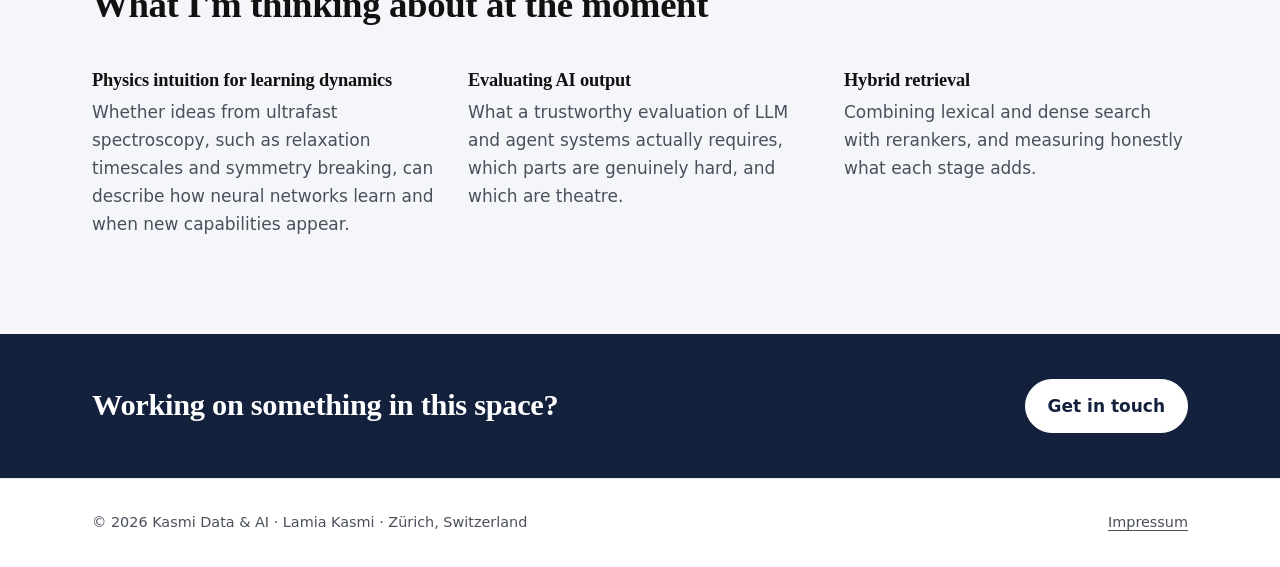
==== commit 86e5ddd1: "Update site" ====
--- a/about/index.html
+++ b/about/index.html
@@ -110,7 +110,7 @@
       
       <li class="featured"><a class="thumb-link" href="https://github.com/Lamiaka/DisasterResponseProject" tabindex="-1" aria-hidden="true"><img class="thumb" src="/static/projects/disaster-response-app.webp" width="1000" height="377" loading="lazy" alt="The web app classifying the message 'We need water and food, our house was destroyed by the earthquake' as related, a request and aid related"></a><a href="https://github.com/Lamiaka/DisasterResponseProject">Disaster message classifier, from raw data to web app</a><span>An ETL pipeline into a database, a multi-label NLP classifier, and a Flask web app that sorts incoming messages into response categories for emergency teams.</span></li>
       <li><a href="https://github.com/Lamiaka/ChurnPrediction-MLDevops">Credit card churn model as a tested Python package</a><span>Identifies the bank customers most likely to churn, with logistic regression and random forest models, SHAP explanations, unit tests, logging and a command-line interface.</span></li>
-      <li><a href="https://github.com/Lamiaka/sparkify">Churn prediction for a music-streaming service with Spark</a><span>Feature engineering on user session logs and a random forest churn classifier, built with PySpark.</span><p class="card-links"><a href="https://github.com/Lamiaka/sparkify">Code on GitHub</a><a href="https://medium.com/@lamiak/predicting-churn-for-sparkify-381dfac1a21f">Write-up on Medium</a></p></li>
+      <li><a class="thumb-link" href="https://github.com/Lamiaka/sparkify" tabindex="-1" aria-hidden="true"><img class="thumb" src="/static/projects/sparkify-churn-features.webp" width="906" height="355" loading="lazy" alt="Histograms of paid sessions, paid session length, song count and tenure, split by churned and retained users"></a><a href="https://github.com/Lamiaka/sparkify">Churn prediction for a music-streaming service with Spark</a><span>Feature engineering on user session logs and a random forest churn classifier, built with PySpark.</span><p class="card-links"><a href="https://github.com/Lamiaka/sparkify">Code on GitHub</a><a href="https://medium.com/@lamiak/predicting-churn-for-sparkify-381dfac1a21f">Write-up on Medium</a></p></li>
     </ul>
   </div>
 </section>
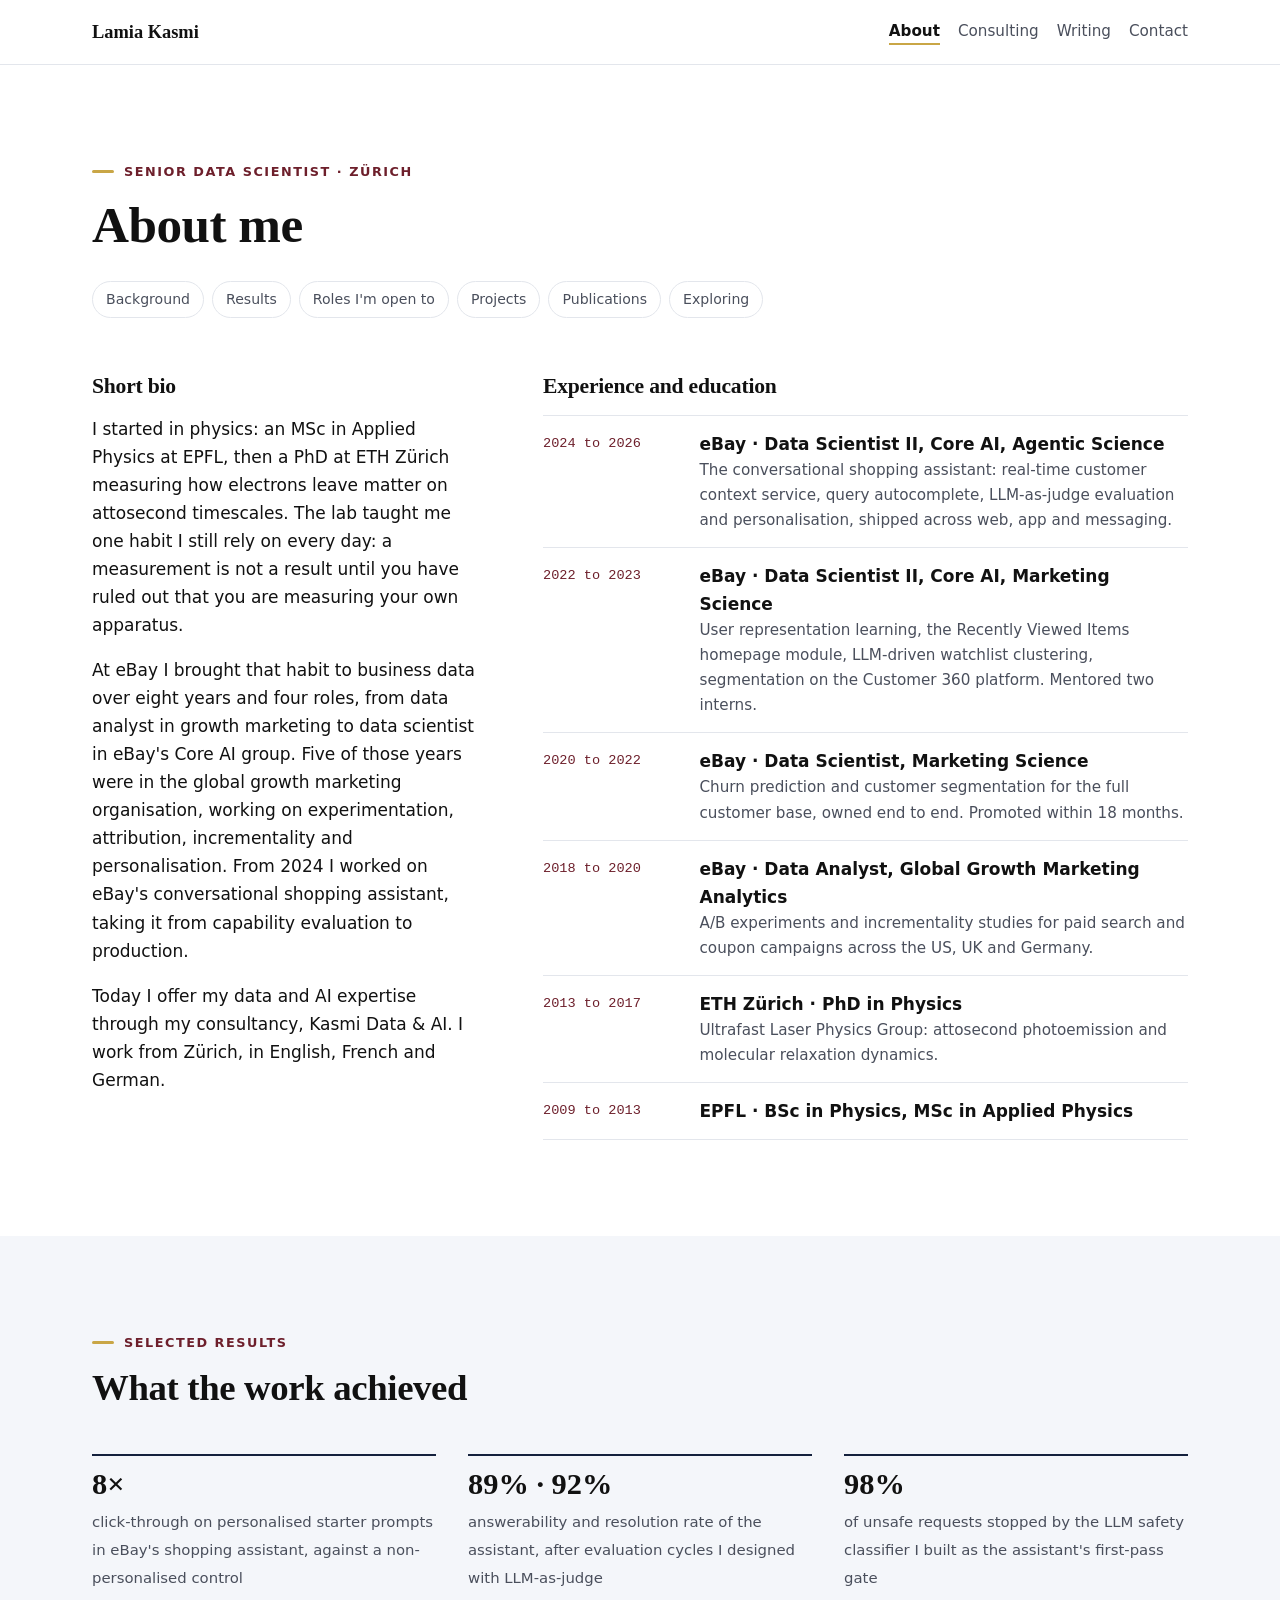
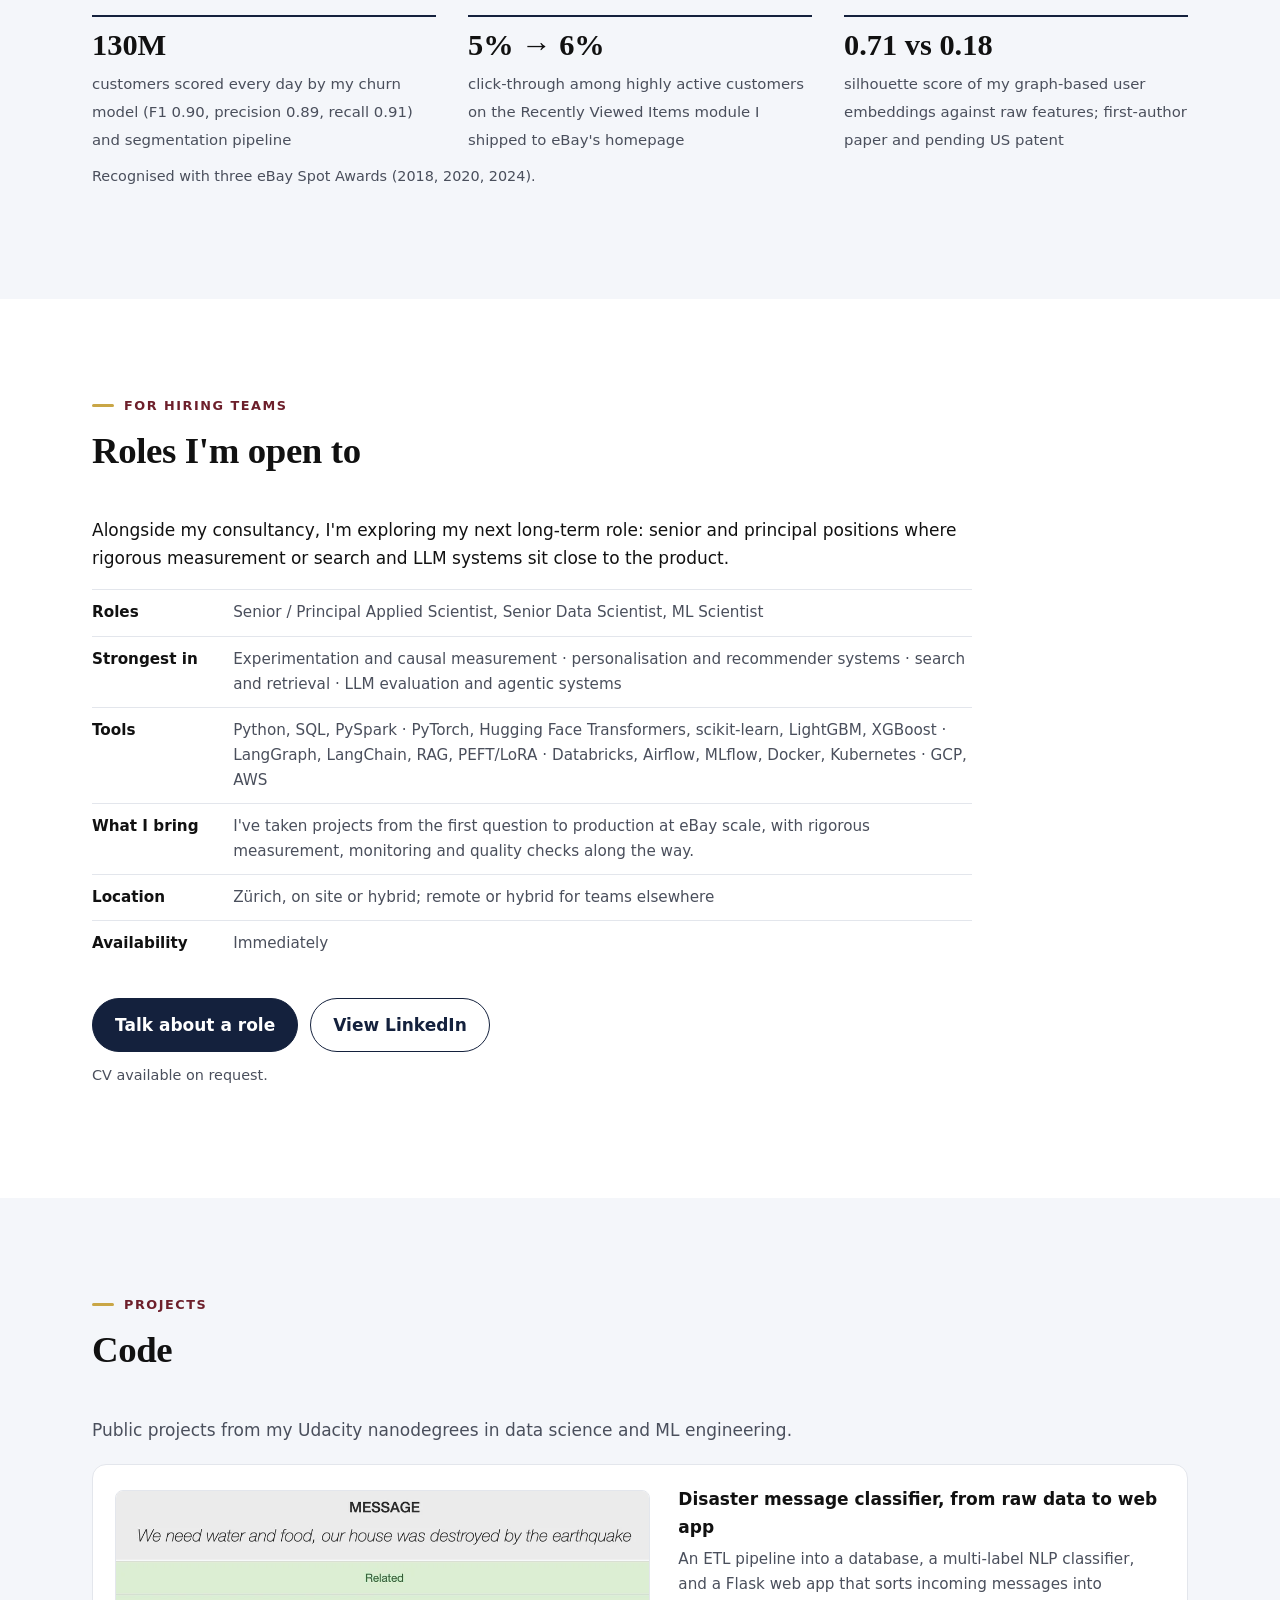
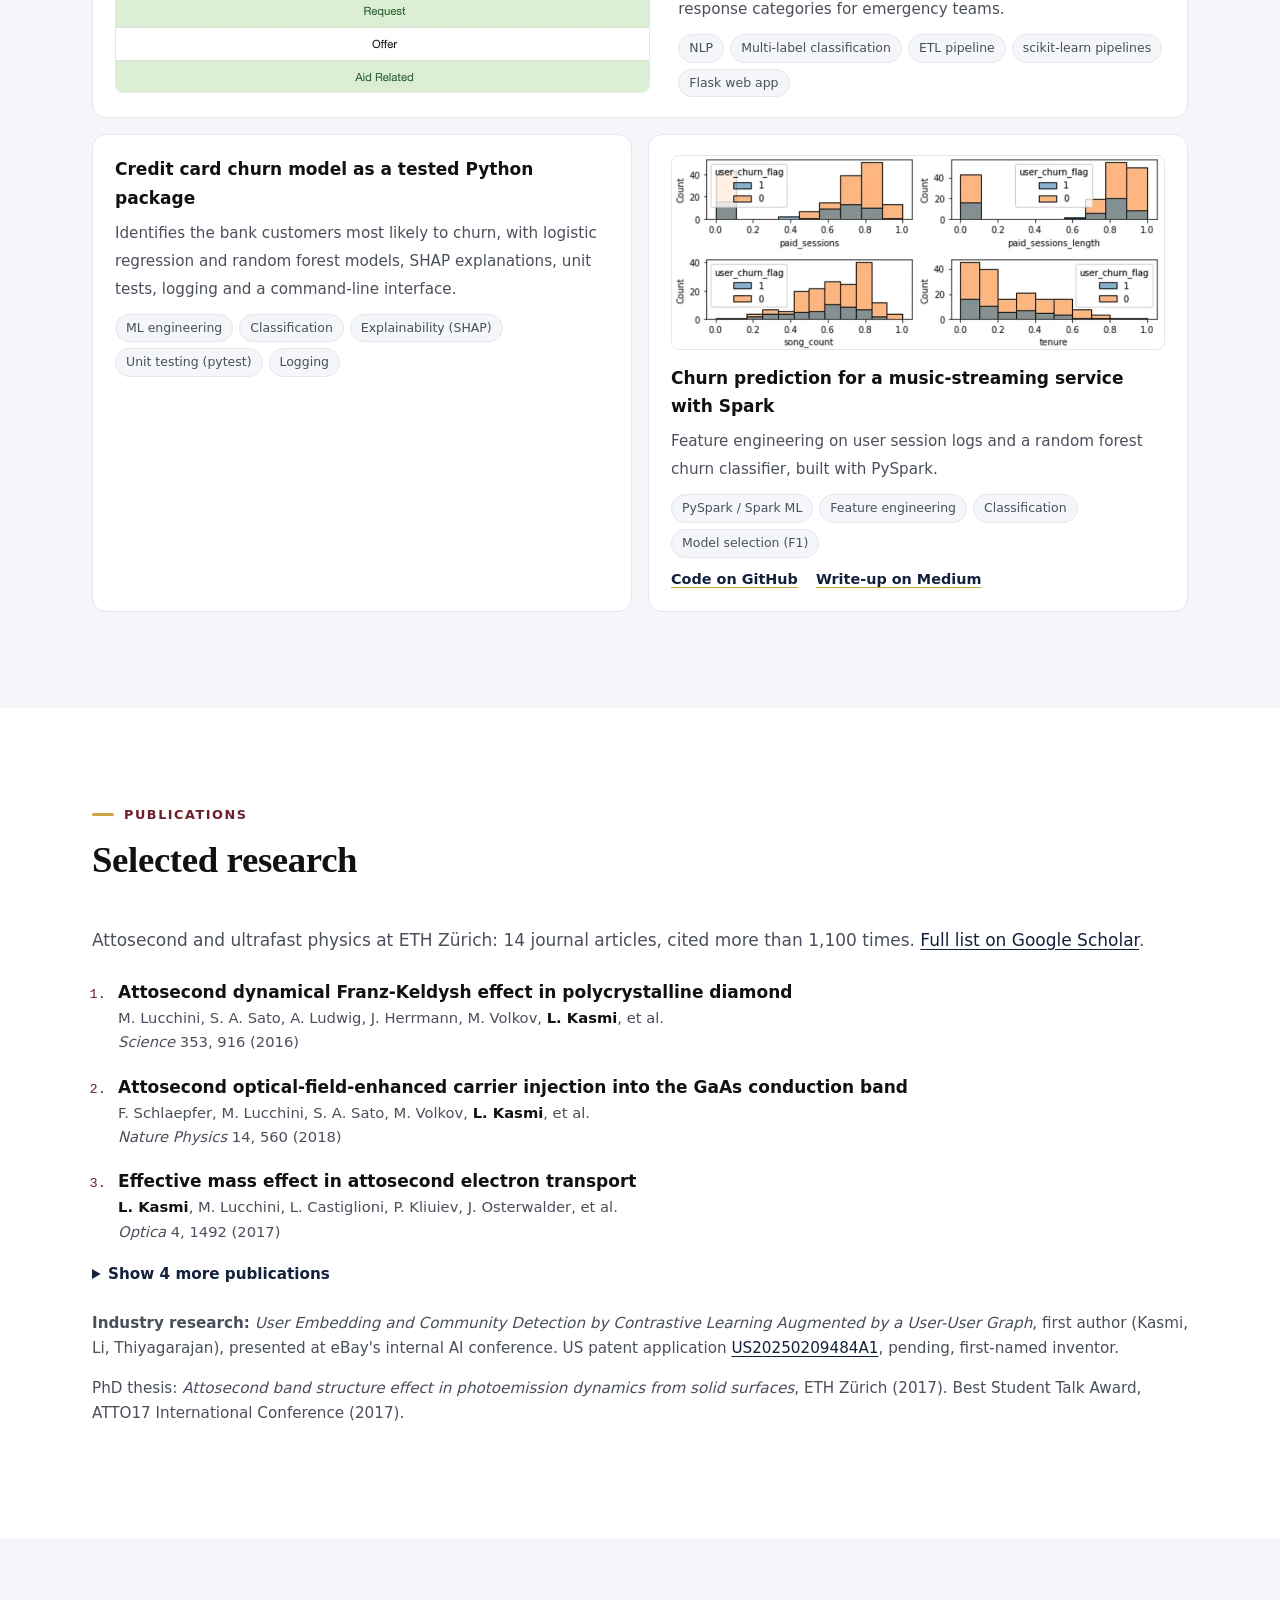
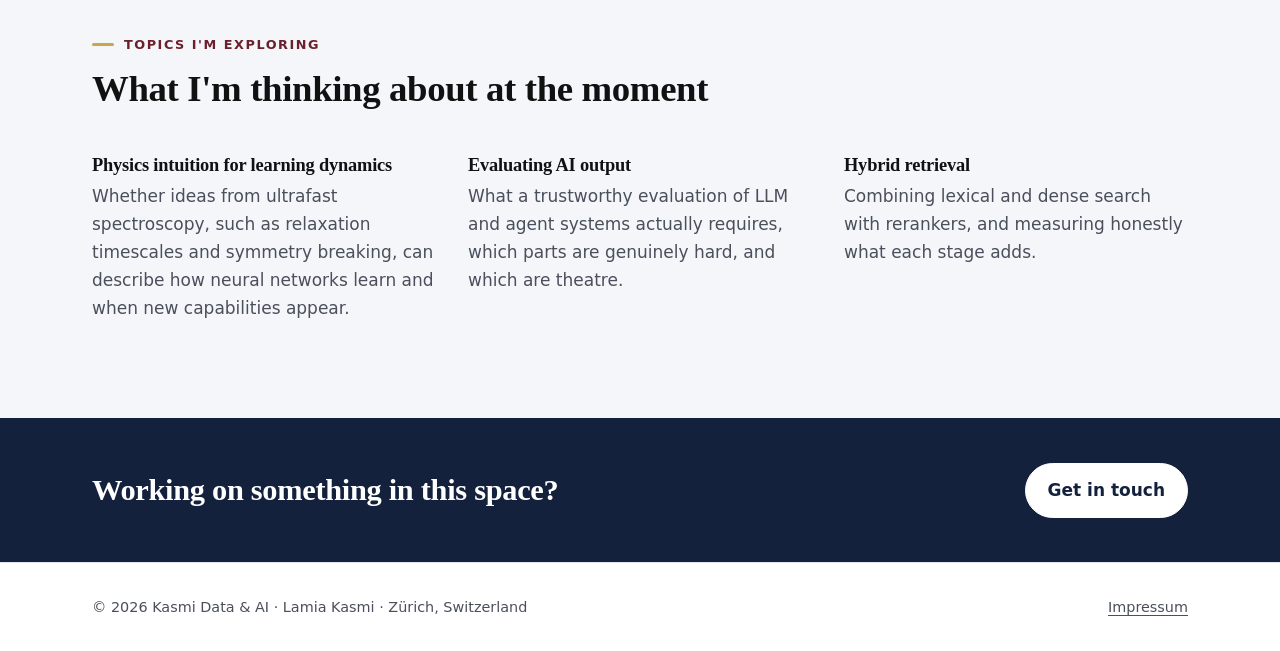
==== commit 8a661dfb: "Update site" ====
--- a/about/index.html
+++ b/about/index.html
@@ -108,9 +108,9 @@
     <ul class="projects cards">
       
       
-      <li class="featured"><a class="thumb-link" href="https://github.com/Lamiaka/DisasterResponseProject" tabindex="-1" aria-hidden="true"><img class="thumb" src="/static/projects/disaster-response-app.webp" width="1000" height="377" loading="lazy" alt="The web app classifying the message 'We need water and food, our house was destroyed by the earthquake' as related, a request and aid related"></a><a href="https://github.com/Lamiaka/DisasterResponseProject">Disaster message classifier, from raw data to web app</a><span>An ETL pipeline into a database, a multi-label NLP classifier, and a Flask web app that sorts incoming messages into response categories for emergency teams.</span></li>
-      <li><a href="https://github.com/Lamiaka/ChurnPrediction-MLDevops">Credit card churn model as a tested Python package</a><span>Identifies the bank customers most likely to churn, with logistic regression and random forest models, SHAP explanations, unit tests, logging and a command-line interface.</span></li>
-      <li><a class="thumb-link" href="https://github.com/Lamiaka/sparkify" tabindex="-1" aria-hidden="true"><img class="thumb" src="/static/projects/sparkify-churn-features.webp" width="906" height="355" loading="lazy" alt="Histograms of paid sessions, paid session length, song count and tenure, split by churned and retained users"></a><a href="https://github.com/Lamiaka/sparkify">Churn prediction for a music-streaming service with Spark</a><span>Feature engineering on user session logs and a random forest churn classifier, built with PySpark.</span><p class="card-links"><a href="https://github.com/Lamiaka/sparkify">Code on GitHub</a><a href="https://medium.com/@lamiak/predicting-churn-for-sparkify-381dfac1a21f">Write-up on Medium</a></p></li>
+      <li class="featured"><a class="thumb-link" href="https://github.com/Lamiaka/DisasterResponseProject" tabindex="-1" aria-hidden="true"><img class="thumb" src="/static/projects/disaster-response-app.webp" width="1000" height="377" loading="lazy" alt="The web app classifying the message 'We need water and food, our house was destroyed by the earthquake' as related, a request and aid related"></a><a href="https://github.com/Lamiaka/DisasterResponseProject">Disaster message classifier, from raw data to web app</a><span>An ETL pipeline into a database, a multi-label NLP classifier, and a Flask web app that sorts incoming messages into response categories for emergency teams.</span><ul class="tags" aria-label="Skills"><li>NLP</li><li>Multi-label classification</li><li>ETL pipeline</li><li>scikit-learn pipelines</li><li>Flask web app</li></ul></li>
+      <li><a href="https://github.com/Lamiaka/ChurnPrediction-MLDevops">Credit card churn model as a tested Python package</a><span>Identifies the bank customers most likely to churn, with logistic regression and random forest models, SHAP explanations, unit tests, logging and a command-line interface.</span><ul class="tags" aria-label="Skills"><li>ML engineering</li><li>Classification</li><li>Explainability (SHAP)</li><li>Unit testing (pytest)</li><li>Logging</li></ul></li>
+      <li><a class="thumb-link" href="https://github.com/Lamiaka/sparkify" tabindex="-1" aria-hidden="true"><img class="thumb" src="/static/projects/sparkify-churn-features.webp" width="906" height="355" loading="lazy" alt="Histograms of paid sessions, paid session length, song count and tenure, split by churned and retained users"></a><a href="https://github.com/Lamiaka/sparkify">Churn prediction for a music-streaming service with Spark</a><span>Feature engineering on user session logs and a random forest churn classifier, built with PySpark.</span><ul class="tags" aria-label="Skills"><li>PySpark / Spark ML</li><li>Feature engineering</li><li>Classification</li><li>Model selection (F1)</li></ul><p class="card-links"><a href="https://github.com/Lamiaka/sparkify">Code on GitHub</a><a href="https://medium.com/@lamiak/predicting-churn-for-sparkify-381dfac1a21f">Write-up on Medium</a></p></li>
     </ul>
   </div>
 </section>
--- a/static/style.css
+++ b/static/style.css
@@ -266,3 +266,5 @@
 .projects .card-links a { display: inline; font-weight: 600; color: var(--accent); margin: 0; text-decoration: underline; text-underline-offset: 3px; text-decoration-color: var(--mark); }
 .projects .card-links a:hover { color: var(--label); }
 .hero .role { font-family: var(--serif); font-size: clamp(1.2rem, 2.4vw, 1.5rem); color: var(--ink); margin: -.2em 0 .9em; }
+.projects .tags { list-style: none; padding: 0; margin: 12px 0 0; display: flex; flex-wrap: wrap; gap: 6px; }
+.projects .tags li { font-size: .78rem; padding: 3px 10px; border-radius: 999px; background: var(--bg-alt); border: 1px solid var(--line); color: var(--muted); }
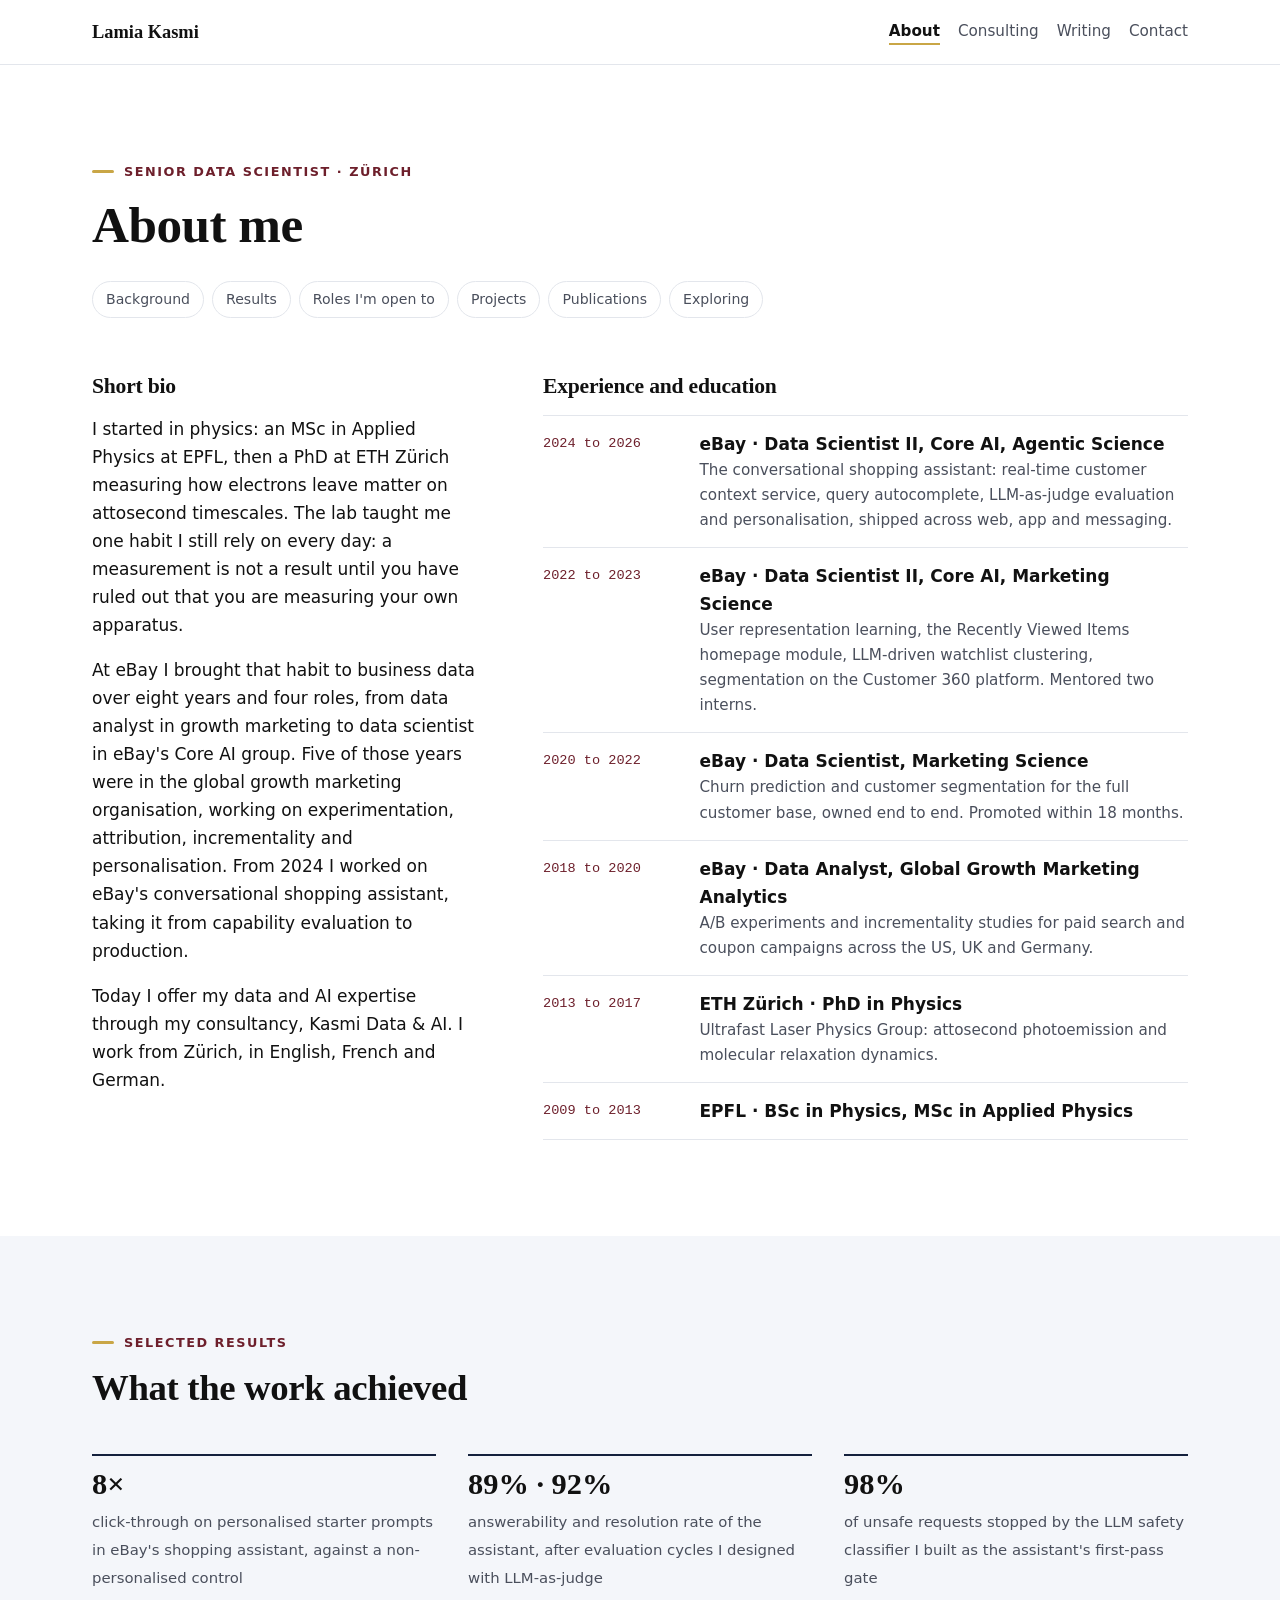
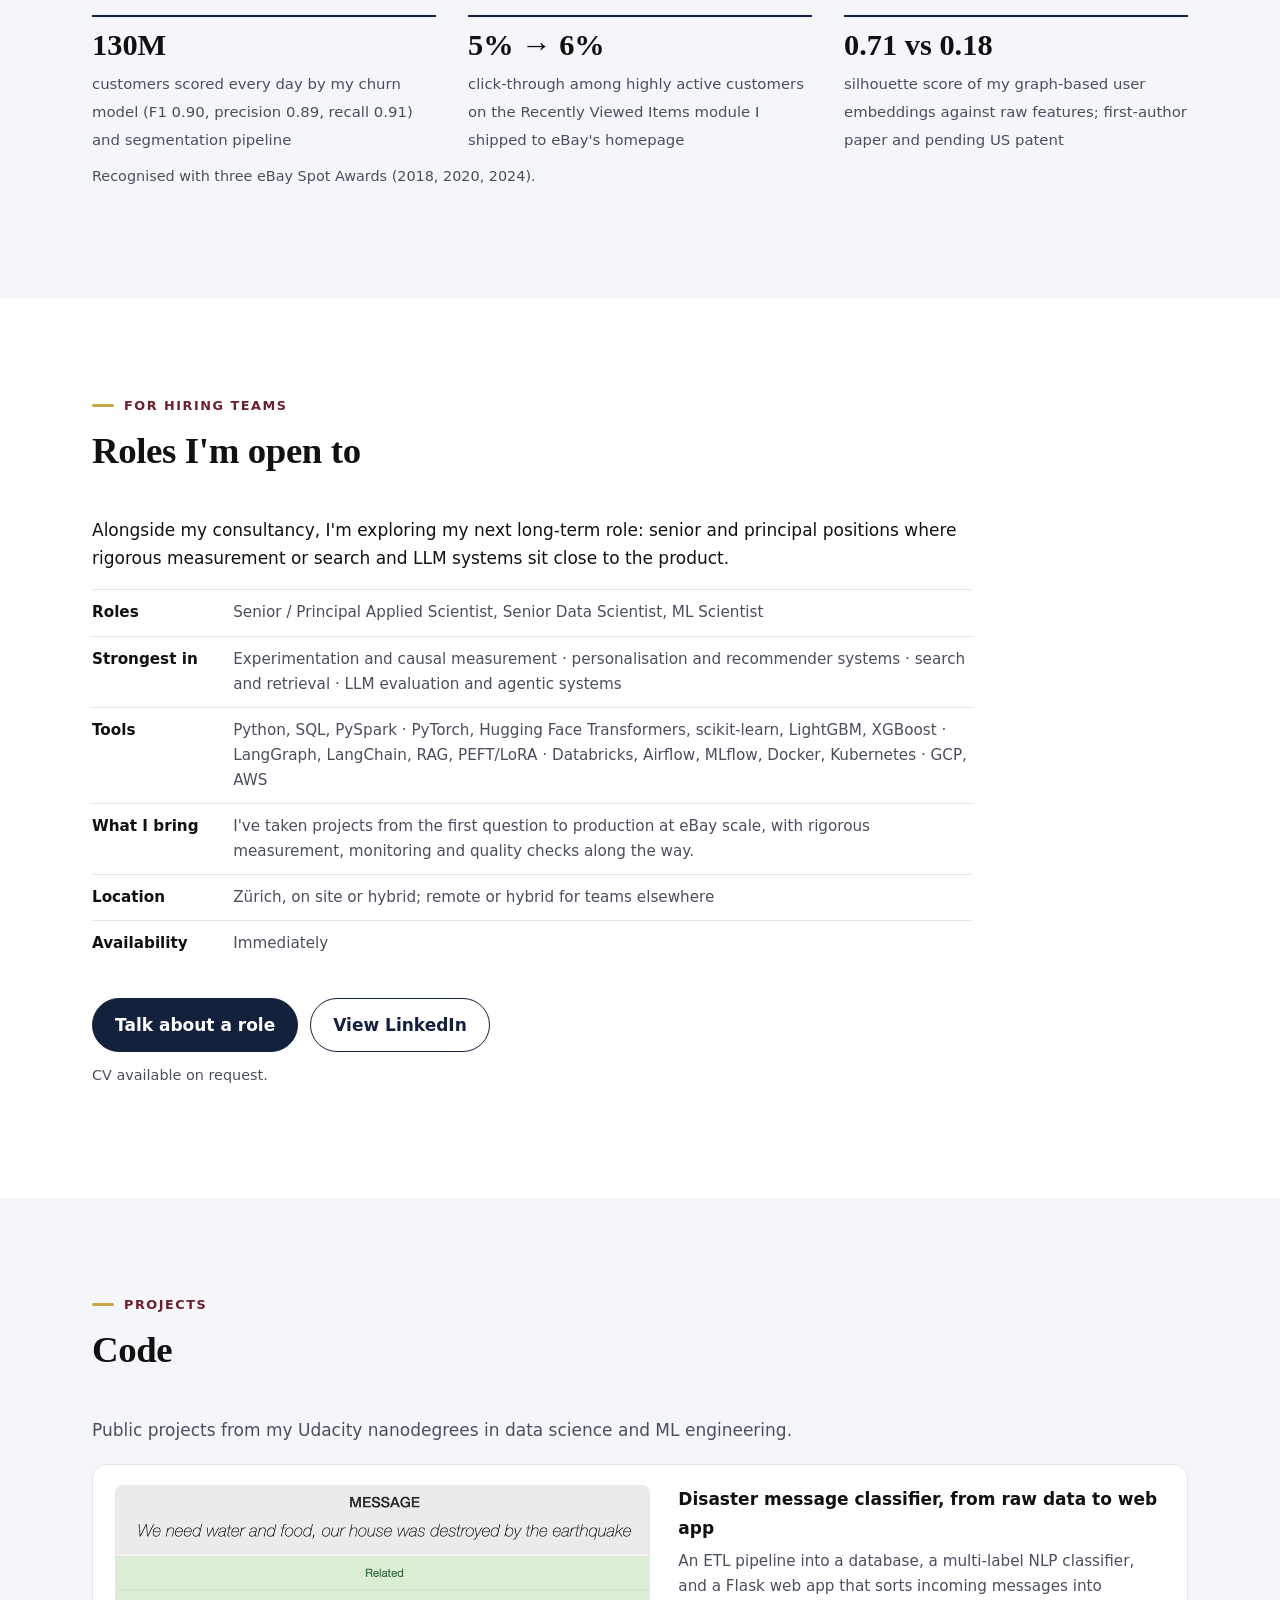
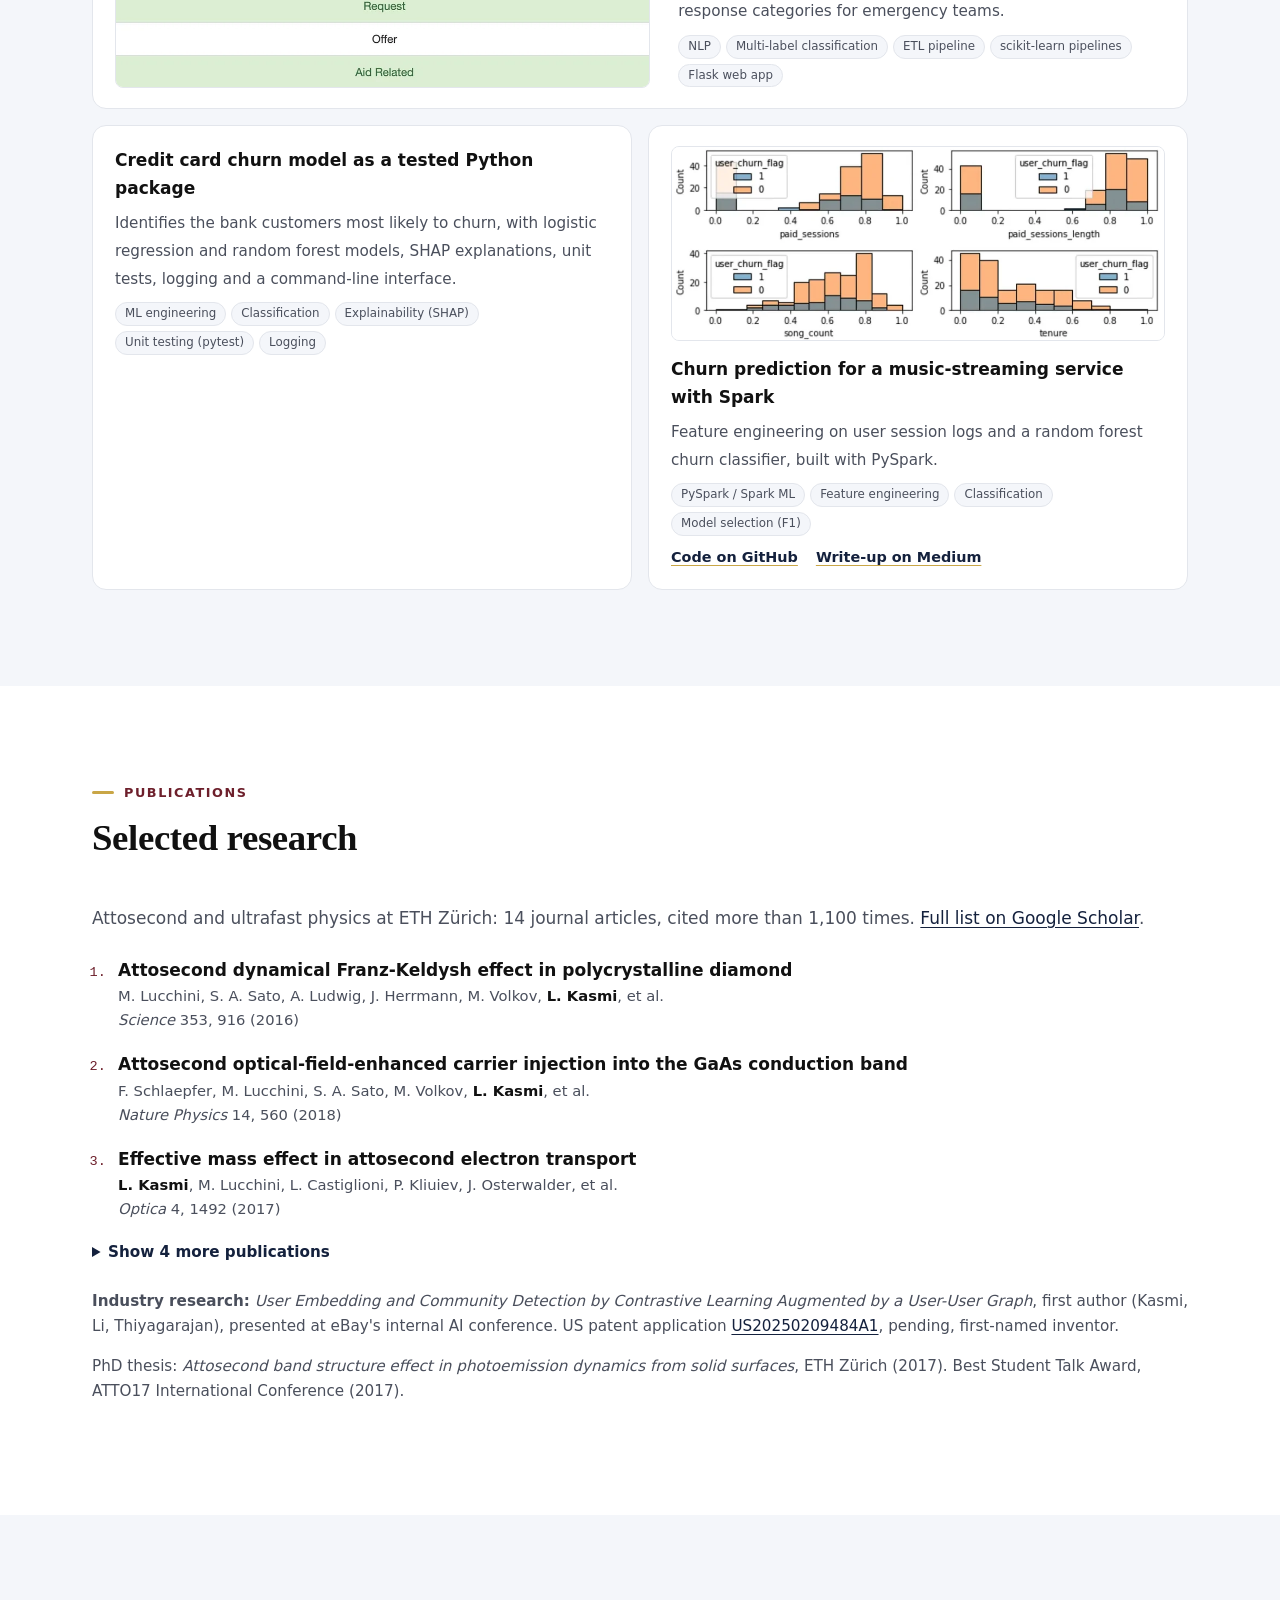
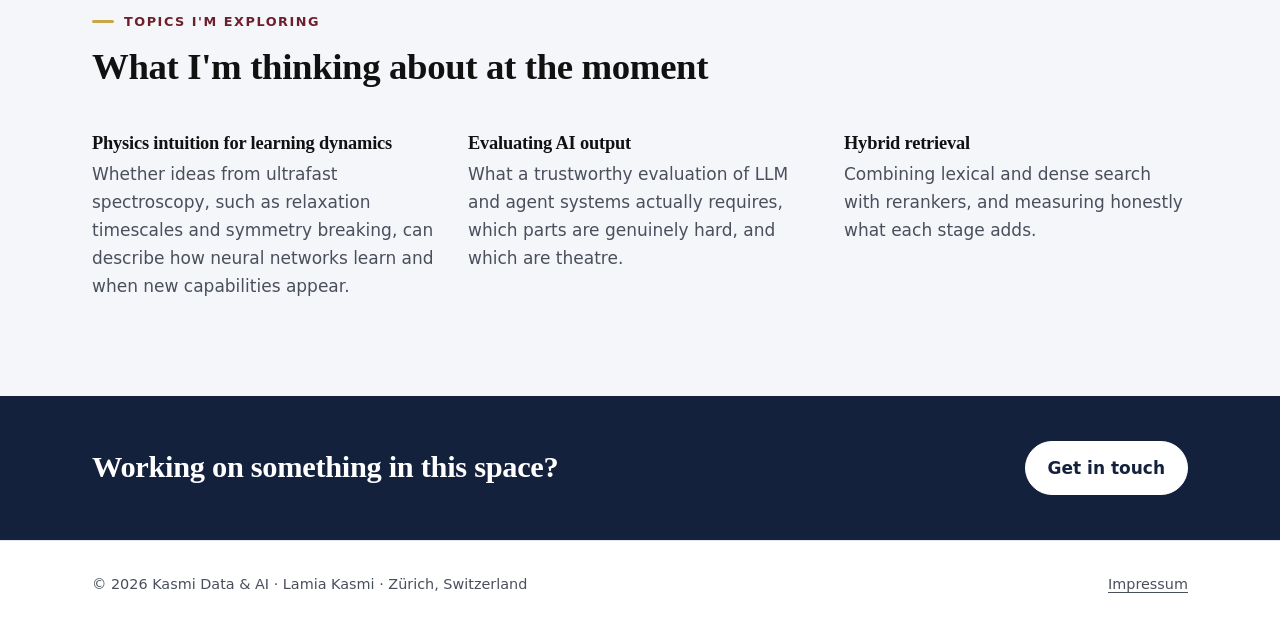
==== commit 9a261e62: "Update site" ====
--- a/about/index.html
+++ b/about/index.html
@@ -12,7 +12,7 @@
 <meta property="og:url" content="https://lamiakasmi.com/about/">
 <meta name="twitter:card" content="summary">
 <link rel="icon" href="/static/favicon.svg" type="image/svg+xml">
-<link rel="stylesheet" href="/static/style.css">
+<link rel="stylesheet" href="/static/style.css?v=344aa379">
 <script type="application/ld+json">
 {"@context":"https://schema.org","@type":"Person","name":"Lamia Kasmi","jobTitle":"Senior Data Scientist and AI Consultant","url":"https://lamiakasmi.com","address":{"@type":"PostalAddress","addressLocality":"Zürich","addressCountry":"CH"},"alumniOf":[{"@type":"CollegeOrUniversity","name":"ETH Zürich"},{"@type":"CollegeOrUniversity","name":"EPFL"}],"knowsAbout":["Experimentation","Incrementality measurement","Marketing attribution","Search and retrieval","LLM evaluation","Machine learning","Laser physics"],"knowsLanguage":["en","fr","de"],"worksFor":{"@type":"Organization","name":"Kasmi Data & AI","url":"https://lamiakasmi.com"}}
 </script>
--- a/static/style.css
+++ b/static/style.css
@@ -266,5 +266,5 @@
 .projects .card-links a { display: inline; font-weight: 600; color: var(--accent); margin: 0; text-decoration: underline; text-underline-offset: 3px; text-decoration-color: var(--mark); }
 .projects .card-links a:hover { color: var(--label); }
 .hero .role { font-family: var(--serif); font-size: clamp(1.2rem, 2.4vw, 1.5rem); color: var(--ink); margin: -.2em 0 .9em; }
-.projects .tags { list-style: none; padding: 0; margin: 12px 0 0; display: flex; flex-wrap: wrap; gap: 6px; }
-.projects .tags li { font-size: .78rem; padding: 3px 10px; border-radius: 999px; background: var(--bg-alt); border: 1px solid var(--line); color: var(--muted); }
+.projects.cards .tags { list-style: none; padding: 0; margin: 10px 0 0; border: 0; background: none; display: flex; flex-wrap: wrap; gap: 5px; }
+.projects.cards .tags li { display: inline-block; margin: 0; padding: 2px 9px; border: 1px solid var(--line); border-radius: 999px; background: var(--bg-alt); color: var(--muted); font-size: .74rem; line-height: 1.5; box-shadow: none; }
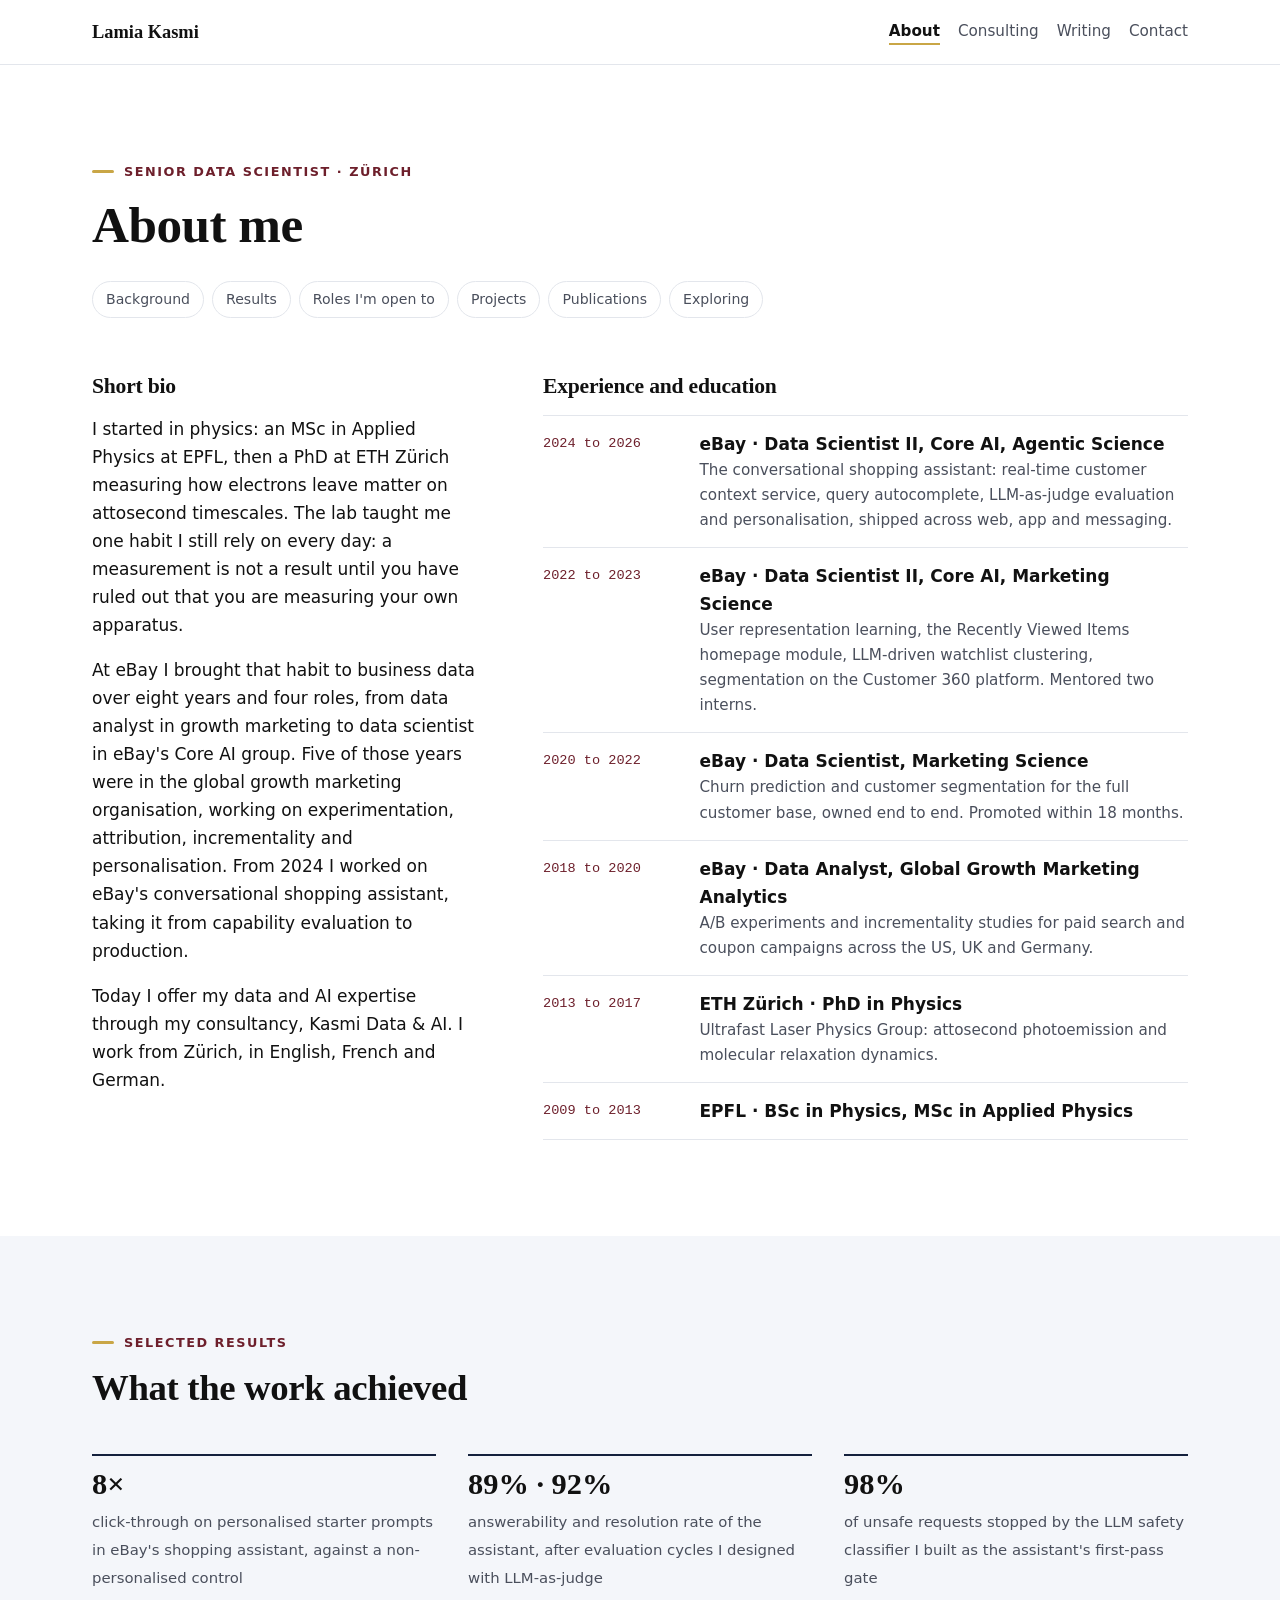
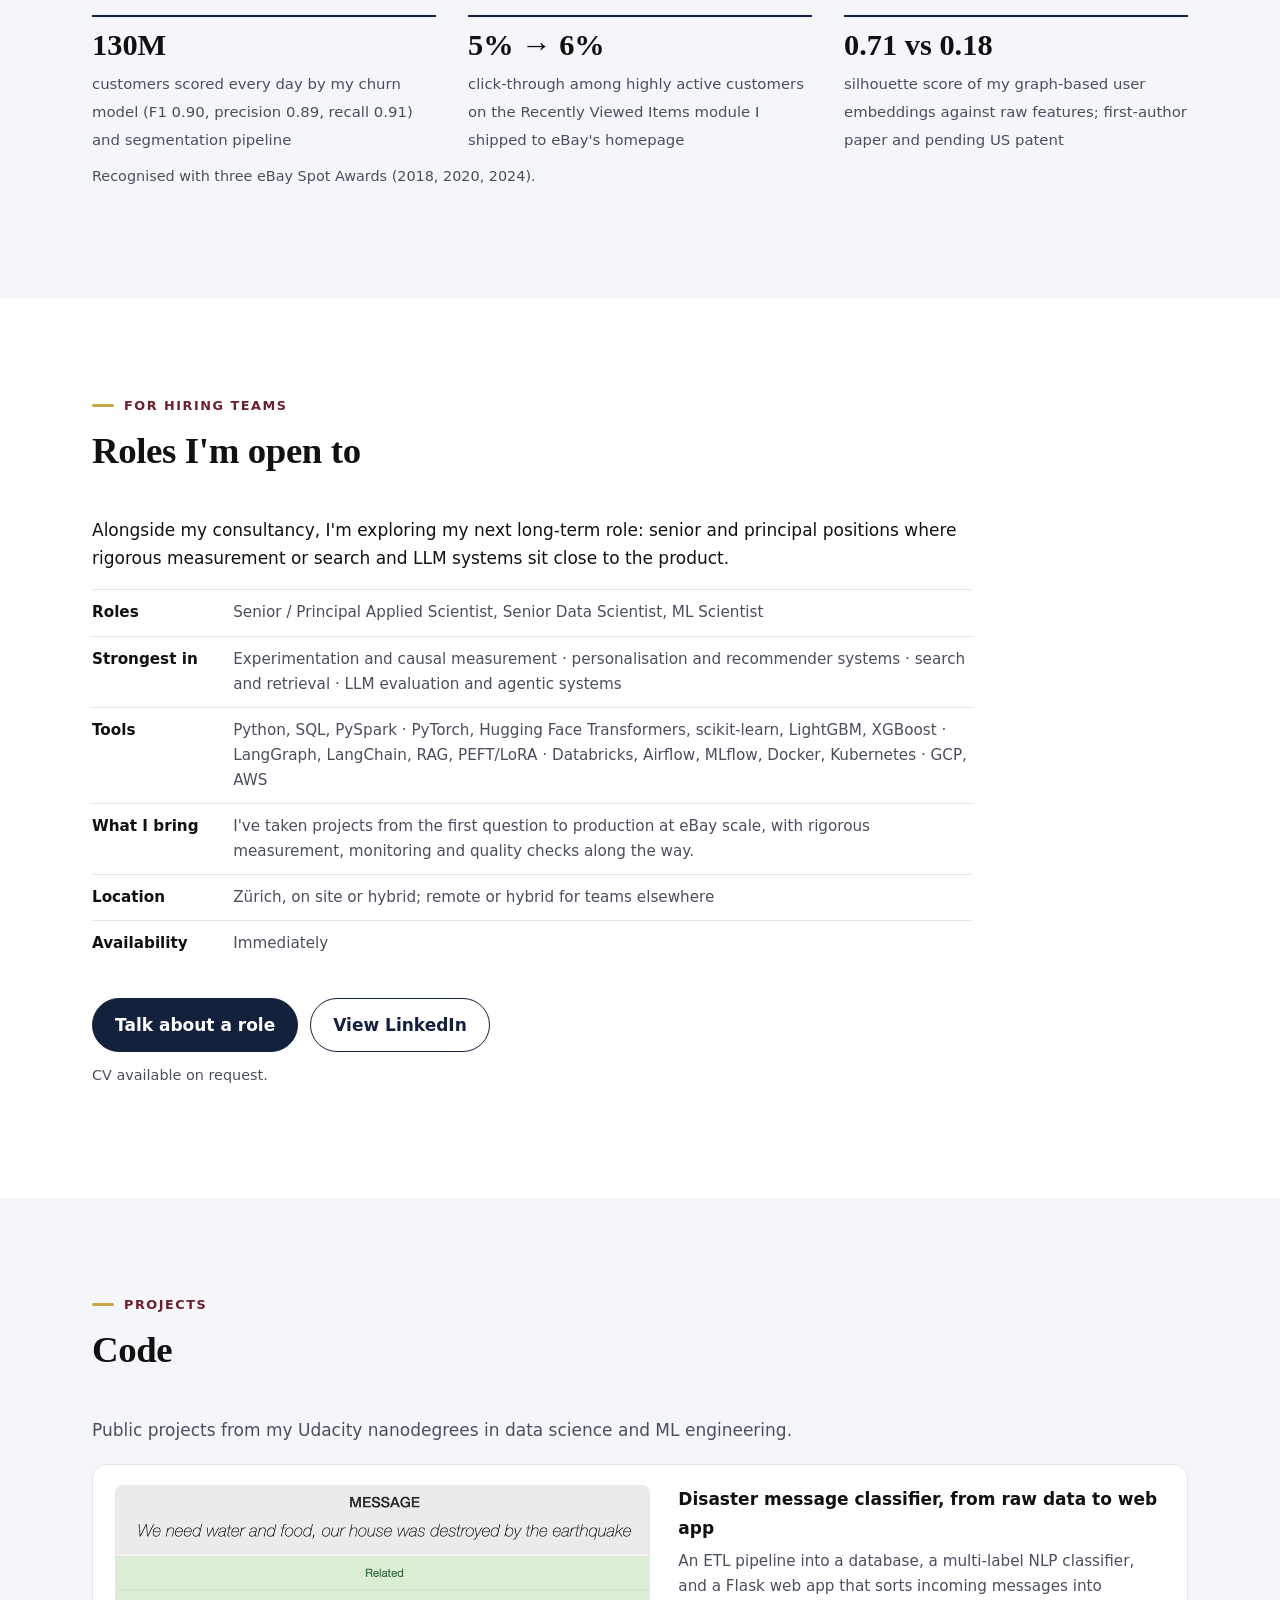
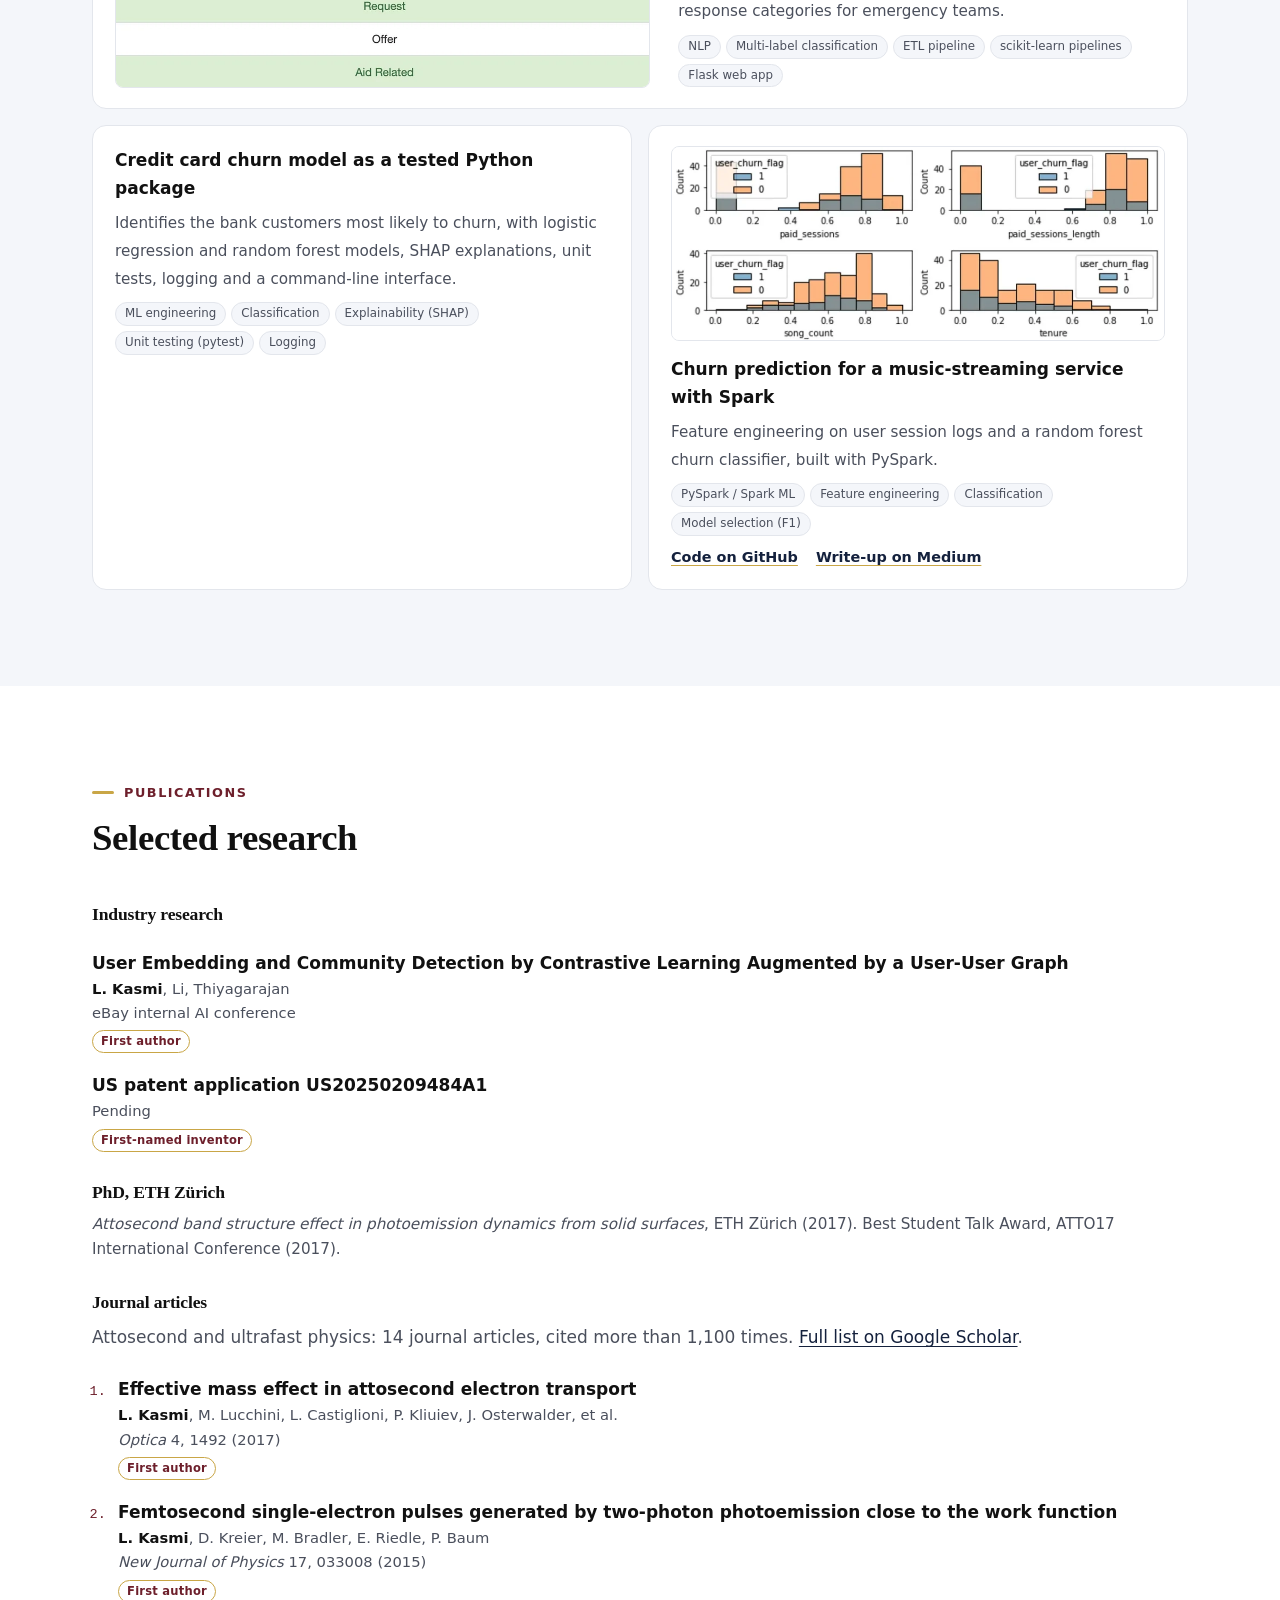
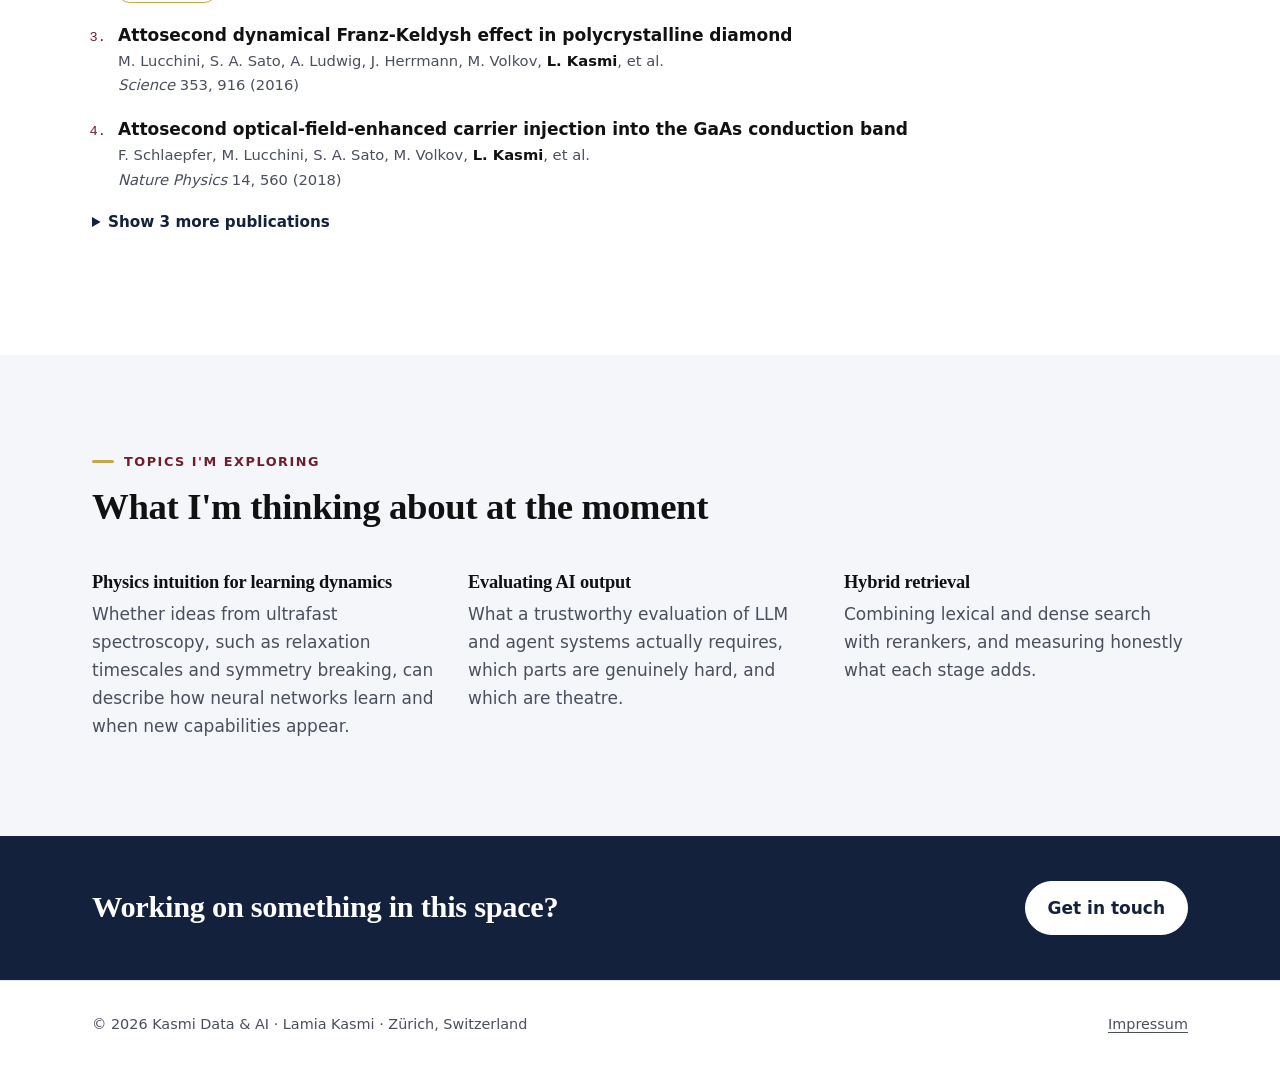
==== commit 2842ac19: "Update site" ====
--- a/about/index.html
+++ b/about/index.html
@@ -12,7 +12,7 @@
 <meta property="og:url" content="https://lamiakasmi.com/about/">
 <meta name="twitter:card" content="summary">
 <link rel="icon" href="/static/favicon.svg" type="image/svg+xml">
-<link rel="stylesheet" href="/static/style.css?v=344aa379">
+<link rel="stylesheet" href="/static/style.css?v=c969299d">
 <script type="application/ld+json">
 {"@context":"https://schema.org","@type":"Person","name":"Lamia Kasmi","jobTitle":"Senior Data Scientist and AI Consultant","url":"https://lamiakasmi.com","address":{"@type":"PostalAddress","addressLocality":"Zürich","addressCountry":"CH"},"alumniOf":[{"@type":"CollegeOrUniversity","name":"ETH Zürich"},{"@type":"CollegeOrUniversity","name":"EPFL"}],"knowsAbout":["Experimentation","Incrementality measurement","Marketing attribution","Search and retrieval","LLM evaluation","Machine learning","Laser physics"],"knowsLanguage":["en","fr","de"],"worksFor":{"@type":"Organization","name":"Kasmi Data & AI","url":"https://lamiakasmi.com"}}
 </script>
@@ -119,23 +119,29 @@
   <div class="wrap">
     <p class="eyebrow">Publications</p>
     <h2>Selected research</h2>
-    <p class="muted-lead">Attosecond and ultrafast physics at ETH Zürich: 14 journal articles, cited more than 1,100 times. <a href="https://scholar.google.com/citations?user=Egc4KZUAAAAJ&amp;hl=en">Full list on Google Scholar</a>.</p>
+    <h3 class="pub-head">Industry research</h3>
+    <ul class="pubs plain">
+      <li><span class="pub-title">User Embedding and Community Detection by Contrastive Learning Augmented by a User-User Graph</span><span class="authors"><strong>L. Kasmi</strong>, Li, Thiyagarajan</span><span class="venue">eBay internal AI conference</span> <span class="badge">First author</span></li>
+      <li><a href="https://patents.google.com/patent/US20250209484A1">US patent application US20250209484A1</a><span class="venue">Pending</span> <span class="badge">First-named inventor</span></li>
+    </ul>
+    <h3 class="pub-head">PhD, ETH Zürich</h3>
+    <p class="thesis"><em>Attosecond band structure effect in photoemission dynamics from solid surfaces</em>, ETH Zürich (2017). Best Student Talk Award, ATTO17 International Conference (2017).</p>
+    <h3 class="pub-head">Journal articles</h3>
+    <p class="muted-lead">Attosecond and ultrafast physics: 14 journal articles, cited more than 1,100 times. <a href="https://scholar.google.com/citations?user=Egc4KZUAAAAJ&amp;hl=en">Full list on Google Scholar</a>.</p>
     <ol class="pubs">
+      <li><a href="https://doi.org/10.1364/OPTICA.4.001492">Effective mass effect in attosecond electron transport</a><span class="authors"><strong>L. Kasmi</strong>, M. Lucchini, L. Castiglioni, P. Kliuiev, J. Osterwalder, et al.</span><span class="venue"><em>Optica</em> 4, 1492 (2017)</span> <span class="badge">First author</span></li>
+      <li><a href="https://doi.org/10.1088/1367-2630/17/3/033008">Femtosecond single-electron pulses generated by two-photon photoemission close to the work function</a><span class="authors"><strong>L. Kasmi</strong>, D. Kreier, M. Bradler, E. Riedle, P. Baum</span><span class="venue"><em>New Journal of Physics</em> 17, 033008 (2015)</span> <span class="badge">First author</span></li>
       <li><a href="https://doi.org/10.1126/science.aag1268">Attosecond dynamical Franz-Keldysh effect in polycrystalline diamond</a><span class="authors">M. Lucchini, S. A. Sato, A. Ludwig, J. Herrmann, M. Volkov, <strong>L. Kasmi</strong>, et al.</span><span class="venue"><em>Science</em> 353, 916 (2016)</span></li>
       <li><a href="https://doi.org/10.1038/s41567-018-0069-0">Attosecond optical-field-enhanced carrier injection into the GaAs conduction band</a><span class="authors">F. Schlaepfer, M. Lucchini, S. A. Sato, M. Volkov, <strong>L. Kasmi</strong>, et al.</span><span class="venue"><em>Nature Physics</em> 14, 560 (2018)</span></li>
-      <li><a href="https://doi.org/10.1364/OPTICA.4.001492">Effective mass effect in attosecond electron transport</a><span class="authors"><strong>L. Kasmi</strong>, M. Lucchini, L. Castiglioni, P. Kliuiev, J. Osterwalder, et al.</span><span class="venue"><em>Optica</em> 4, 1492 (2017)</span></li>
     </ol>
     <details class="more">
-      <summary>Show 4 more publications</summary>
-      <ol class="pubs" start="4">
+      <summary>Show 3 more publications</summary>
+      <ol class="pubs" start="5">
         <li><a href="https://doi.org/10.1038/s41567-019-0602-9">Attosecond screening dynamics mediated by electron localization in transition metals</a><span class="authors">M. Volkov, S. A. Sato, F. Schlaepfer, <strong>L. Kasmi</strong>, et al.</span><span class="venue"><em>Nature Physics</em> 15, 1145 (2019)</span></li>
         <li><a href="https://doi.org/10.1103/PhysRevLett.115.137401">Light-matter interaction at surfaces in the spatiotemporal limit of macroscopic models</a><span class="authors">M. Lucchini, L. Castiglioni, <strong>L. Kasmi</strong>, P. Kliuiev, A. Ludwig, et al.</span><span class="venue"><em>Physical Review Letters</em> 115, 137401 (2015)</span></li>
-        <li><a href="https://doi.org/10.1088/1367-2630/17/3/033008">Femtosecond single-electron pulses generated by two-photon photoemission close to the work function</a><span class="authors"><strong>L. Kasmi</strong>, D. Kreier, M. Bradler, E. Riedle, P. Baum</span><span class="venue"><em>New Journal of Physics</em> 17, 033008 (2015)</span></li>
         <li><a href="https://doi.org/10.1021/acs.jpclett.6b00646">Ultrafast relaxation dynamics of the ethylene cation C<sub>2</sub>H<sub>4</sub><sup>+</sup></a><span class="authors">A. Ludwig, E. Liberatore, J. Herrmann, <strong>L. Kasmi</strong>, et al.</span><span class="venue"><em>Journal of Physical Chemistry Letters</em> 7, 1901 (2016)</span></li>
       </ol>
     </details>
-    <p class="thesis"><strong>Industry research:</strong> <em>User Embedding and Community Detection by Contrastive Learning Augmented by a User-User Graph</em>, first author (Kasmi, Li, Thiyagarajan), presented at eBay's internal AI conference. US patent application <a href="https://patents.google.com/patent/US20250209484A1">US20250209484A1</a>, pending, first-named inventor.</p>
-    <p class="thesis">PhD thesis: <em>Attosecond band structure effect in photoemission dynamics from solid surfaces</em>, ETH Zürich (2017). Best Student Talk Award, ATTO17 International Conference (2017).</p>
   </div>
 </section>
 
--- a/static/style.css
+++ b/static/style.css
@@ -268,3 +268,8 @@
 .hero .role { font-family: var(--serif); font-size: clamp(1.2rem, 2.4vw, 1.5rem); color: var(--ink); margin: -.2em 0 .9em; }
 .projects.cards .tags { list-style: none; padding: 0; margin: 10px 0 0; border: 0; background: none; display: flex; flex-wrap: wrap; gap: 5px; }
 .projects.cards .tags li { display: inline-block; margin: 0; padding: 2px 9px; border: 1px solid var(--line); border-radius: 999px; background: var(--bg-alt); color: var(--muted); font-size: .74rem; line-height: 1.5; box-shadow: none; }
+.pub-head { font-size: 1.1rem; margin: 30px 0 10px; }
+.pubs.plain { list-style: none; padding-left: 0; }
+.pubs .pub-title { font-weight: 600; color: var(--ink); }
+.pubs .badge { display: inline-block; margin-top: 4px; font-size: .72rem; font-weight: 600; letter-spacing: .02em; padding: 1px 8px; border-radius: 999px; border: 1px solid var(--mark); color: var(--label); }
+.pubs.plain li { padding-left: 0; }
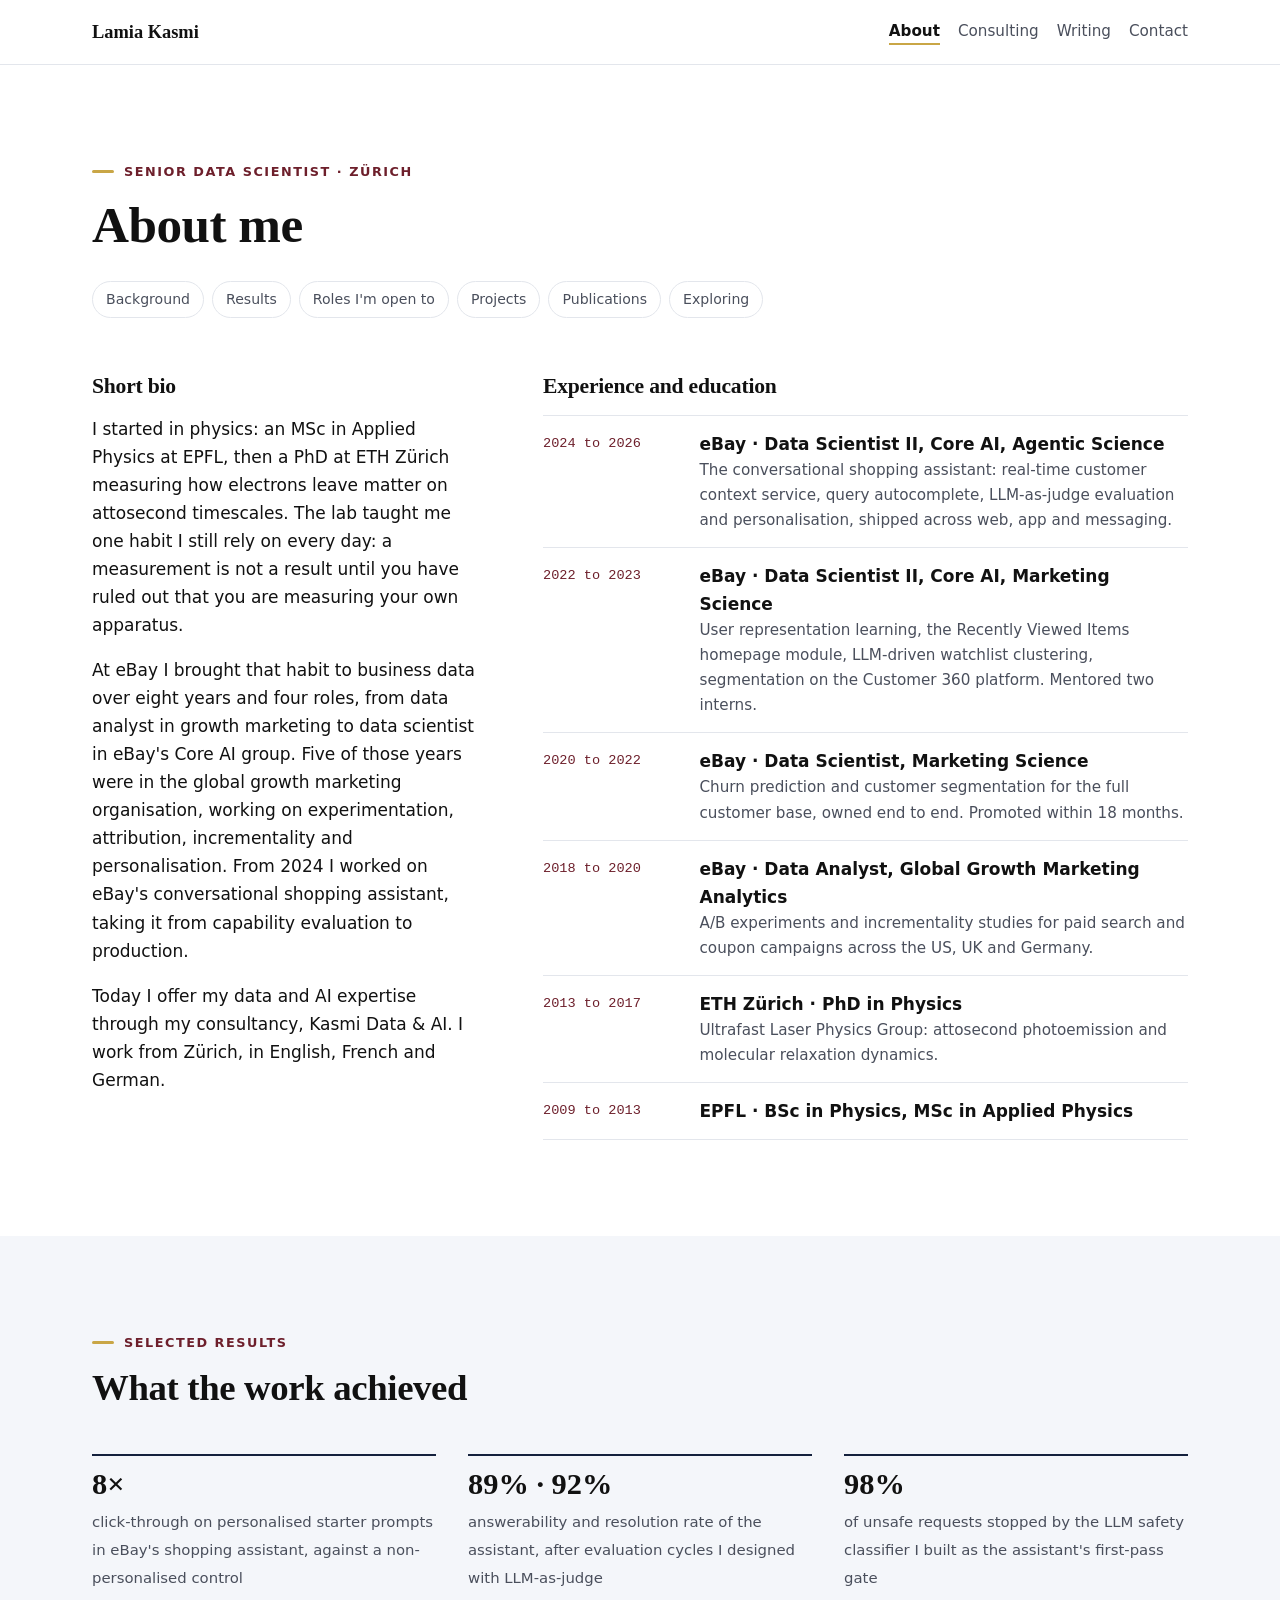
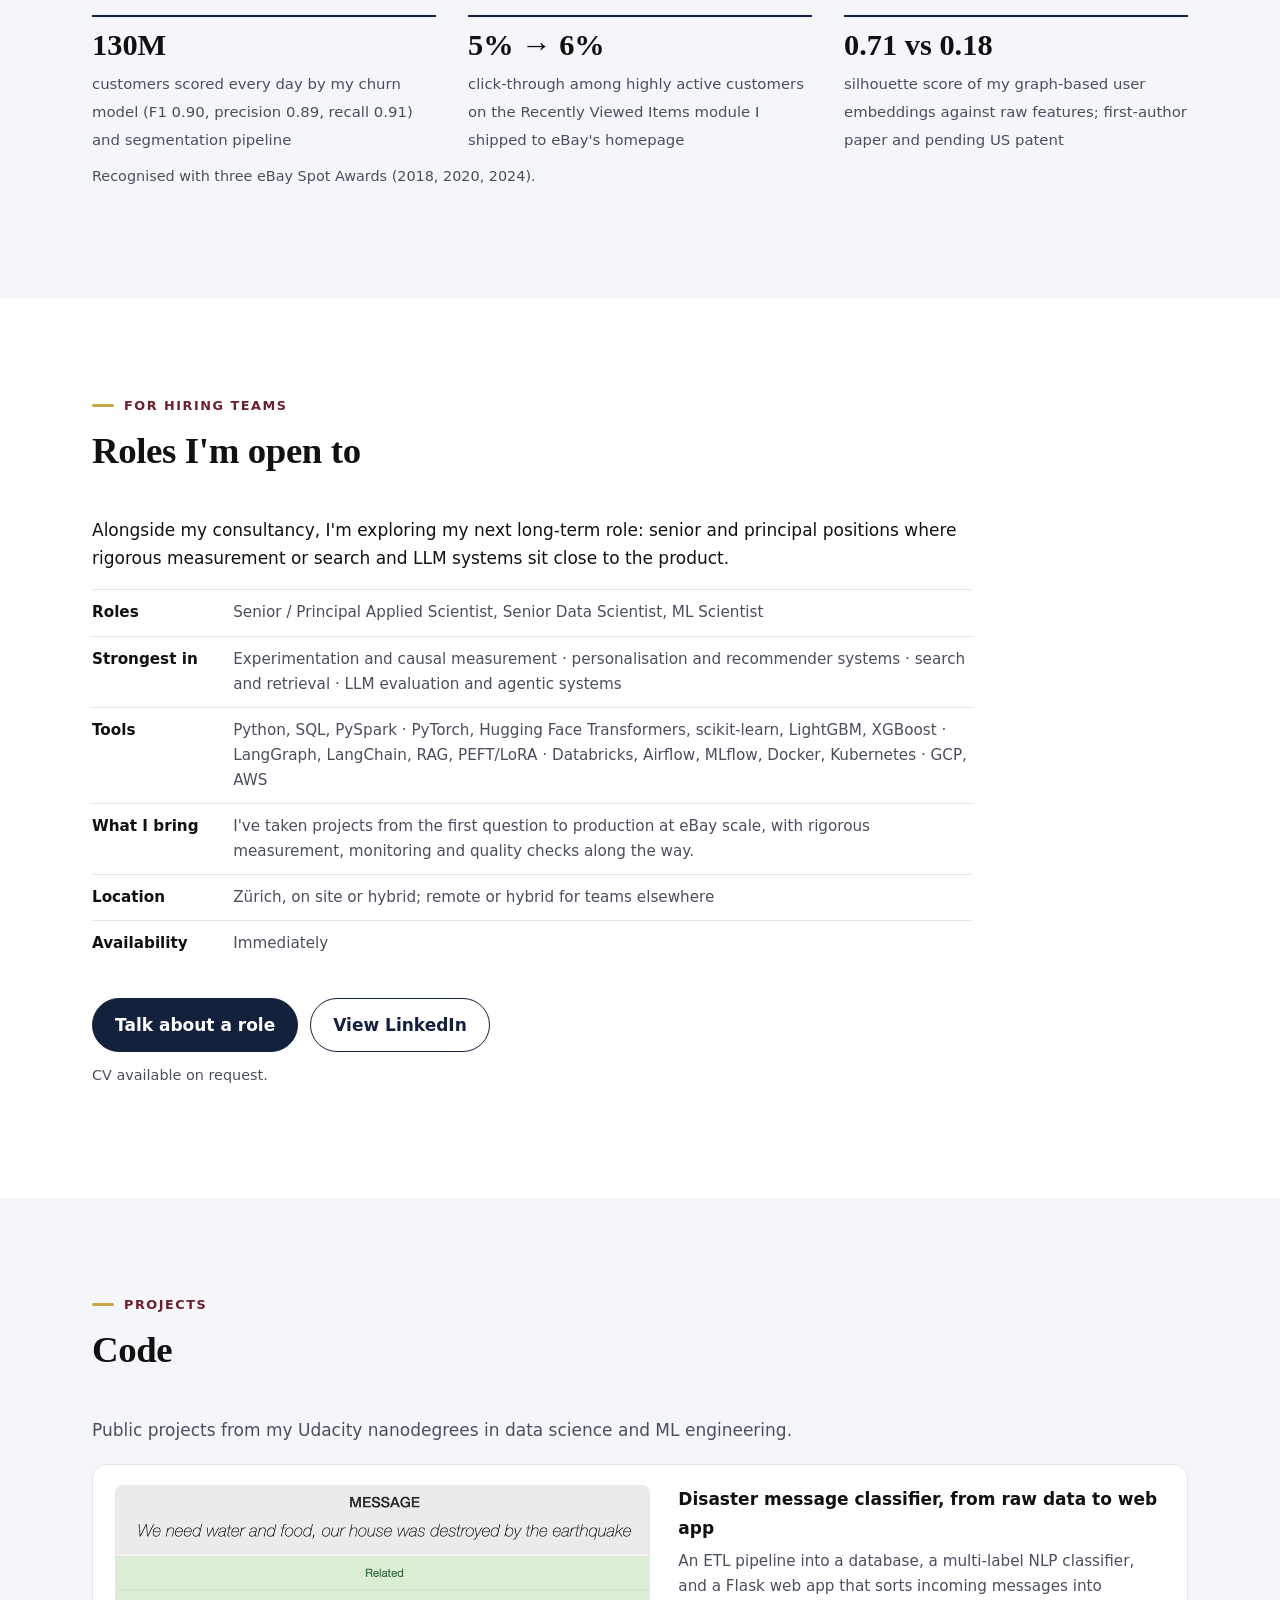
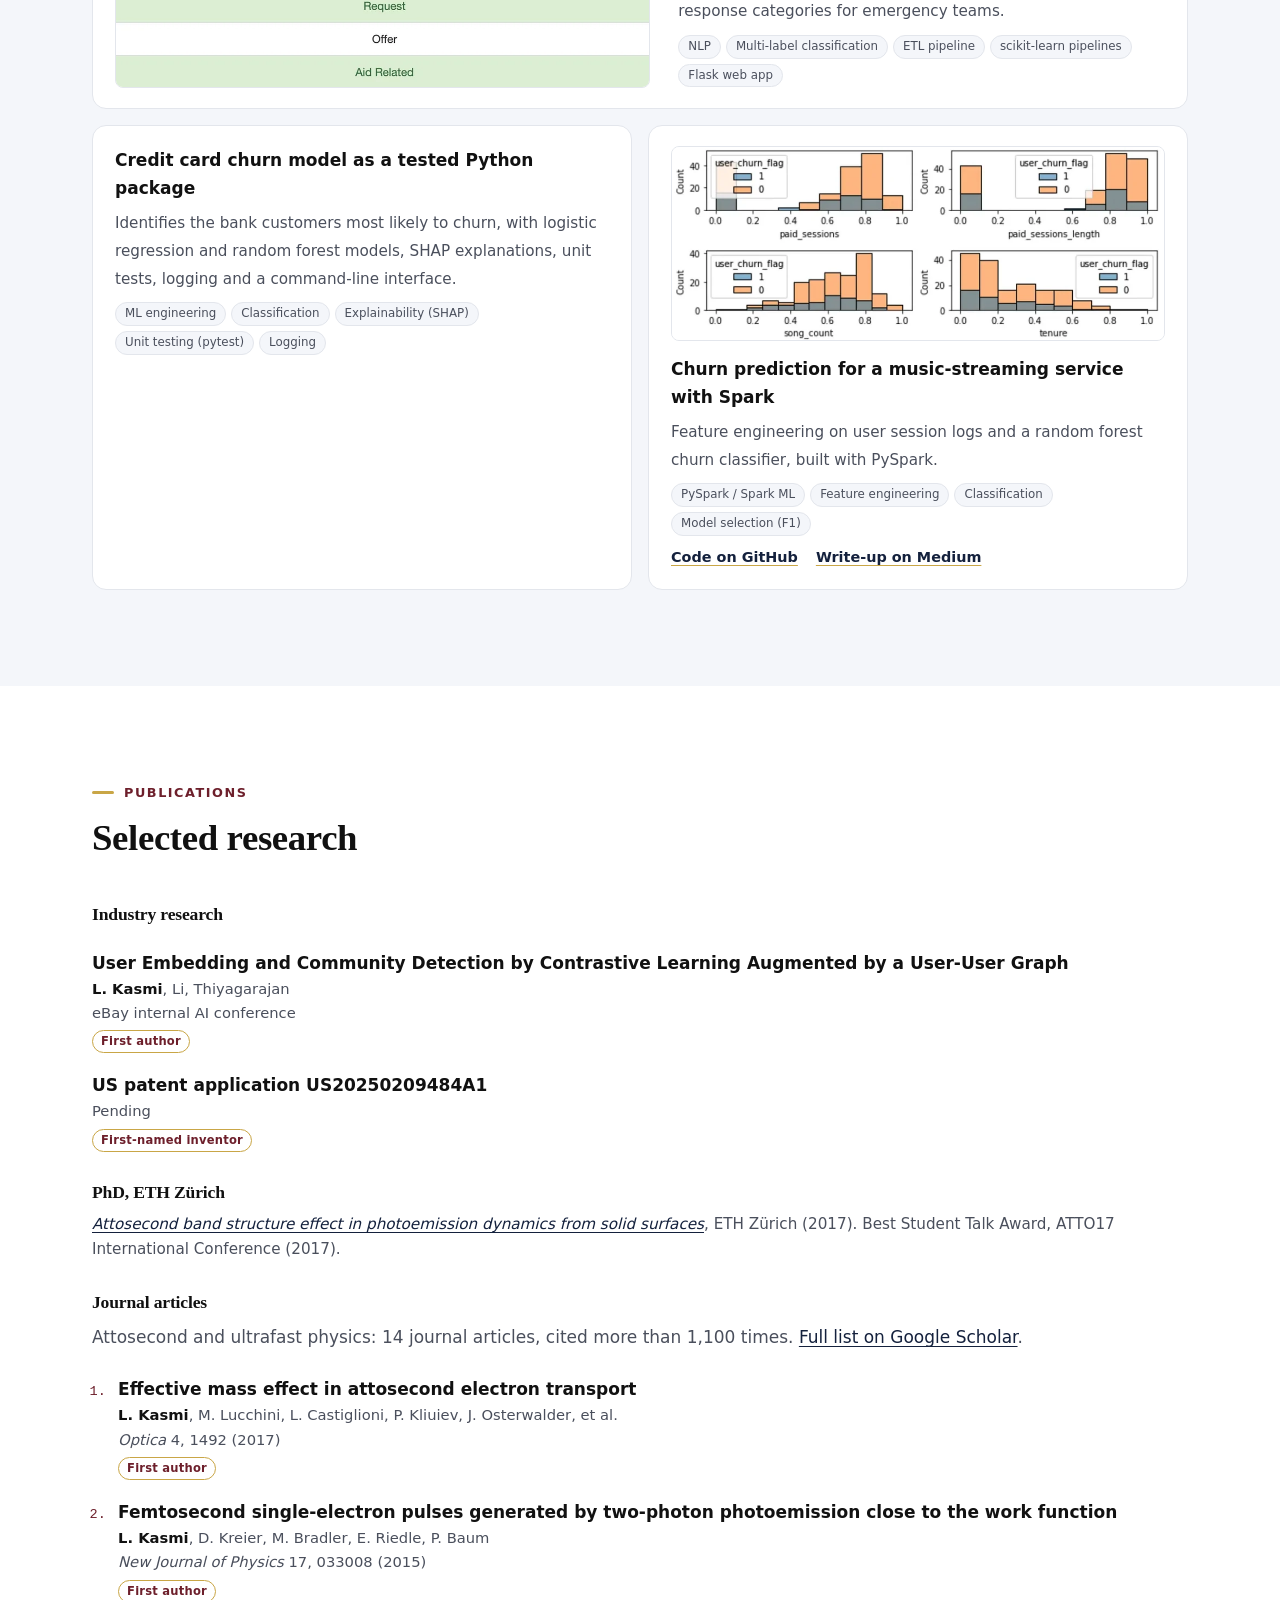
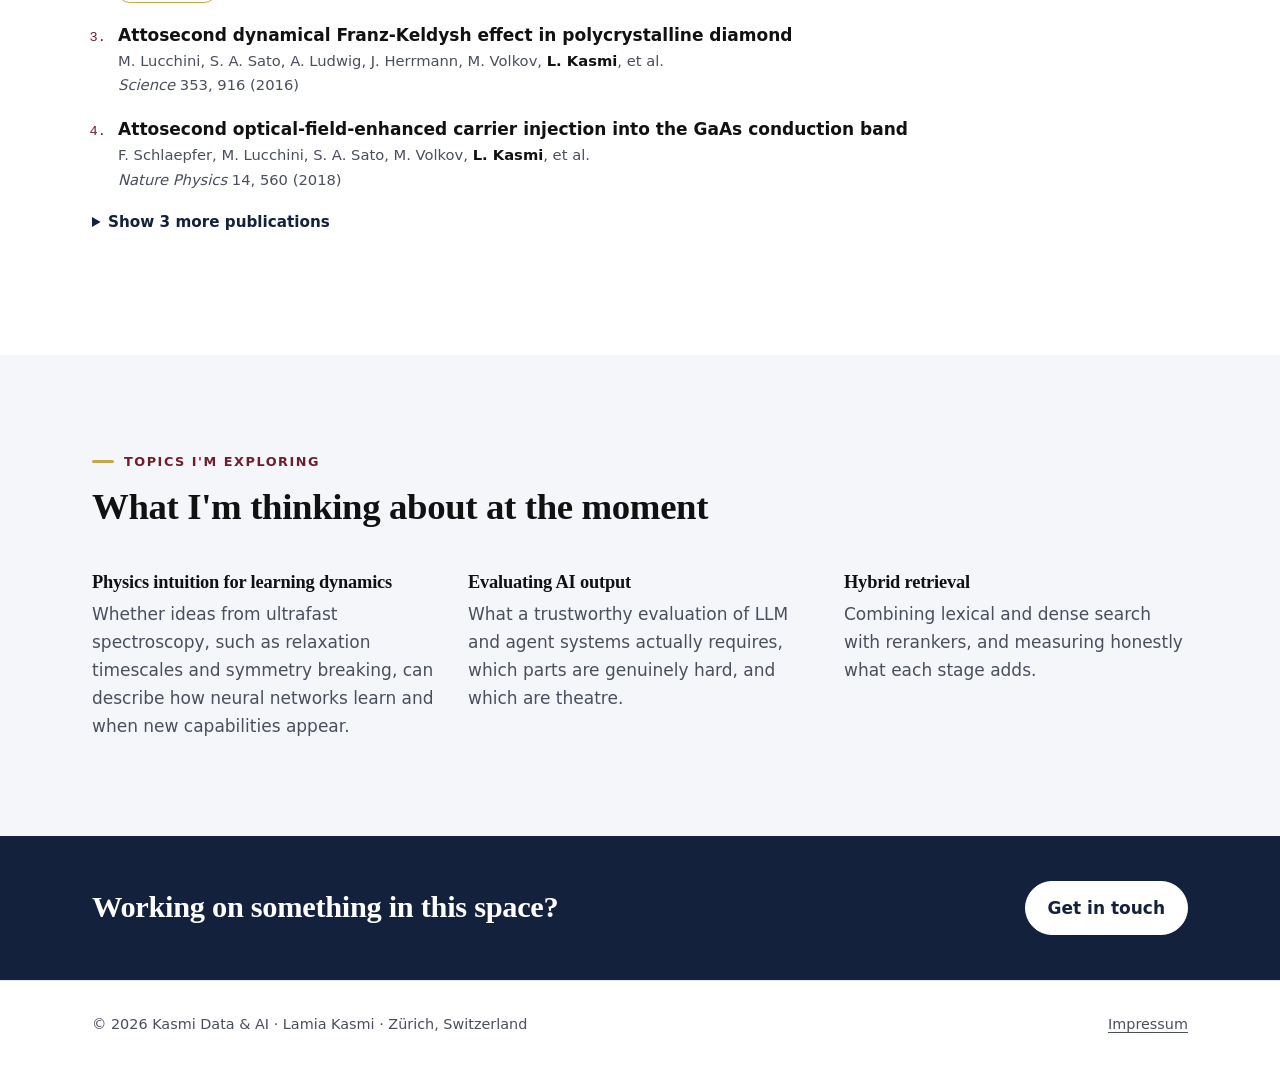
==== commit 6c095b11: "Update site" ====
--- a/about/index.html
+++ b/about/index.html
@@ -125,7 +125,7 @@
       <li><a href="https://patents.google.com/patent/US20250209484A1">US patent application US20250209484A1</a><span class="venue">Pending</span> <span class="badge">First-named inventor</span></li>
     </ul>
     <h3 class="pub-head">PhD, ETH Zürich</h3>
-    <p class="thesis"><em>Attosecond band structure effect in photoemission dynamics from solid surfaces</em>, ETH Zürich (2017). Best Student Talk Award, ATTO17 International Conference (2017).</p>
+    <p class="thesis"><a href="https://www.research-collection.ethz.ch/entities/publication/0e63c2f3-6b00-481e-a8f1-0e26ba3b1336"><em>Attosecond band structure effect in photoemission dynamics from solid surfaces</em></a>, ETH Zürich (2017). Best Student Talk Award, ATTO17 International Conference (2017).</p>
     <h3 class="pub-head">Journal articles</h3>
     <p class="muted-lead">Attosecond and ultrafast physics: 14 journal articles, cited more than 1,100 times. <a href="https://scholar.google.com/citations?user=Egc4KZUAAAAJ&amp;hl=en">Full list on Google Scholar</a>.</p>
     <ol class="pubs">
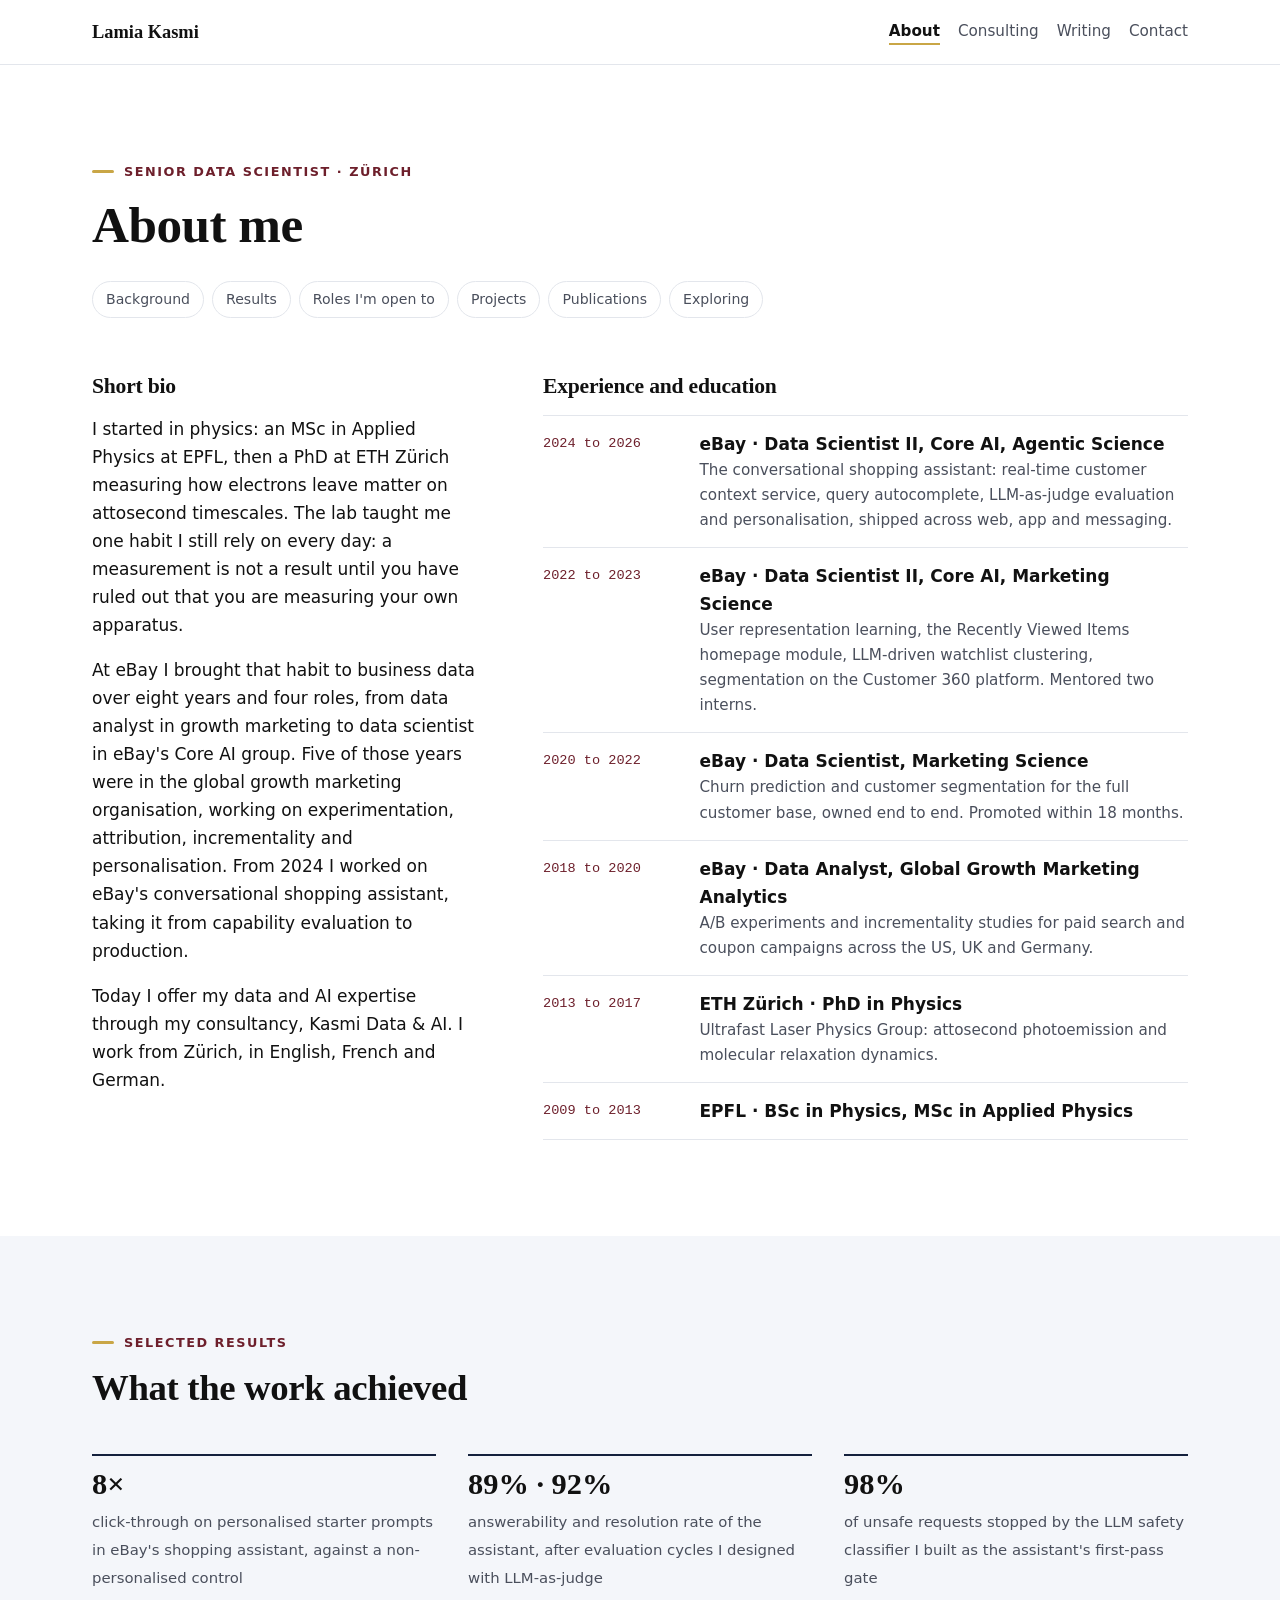
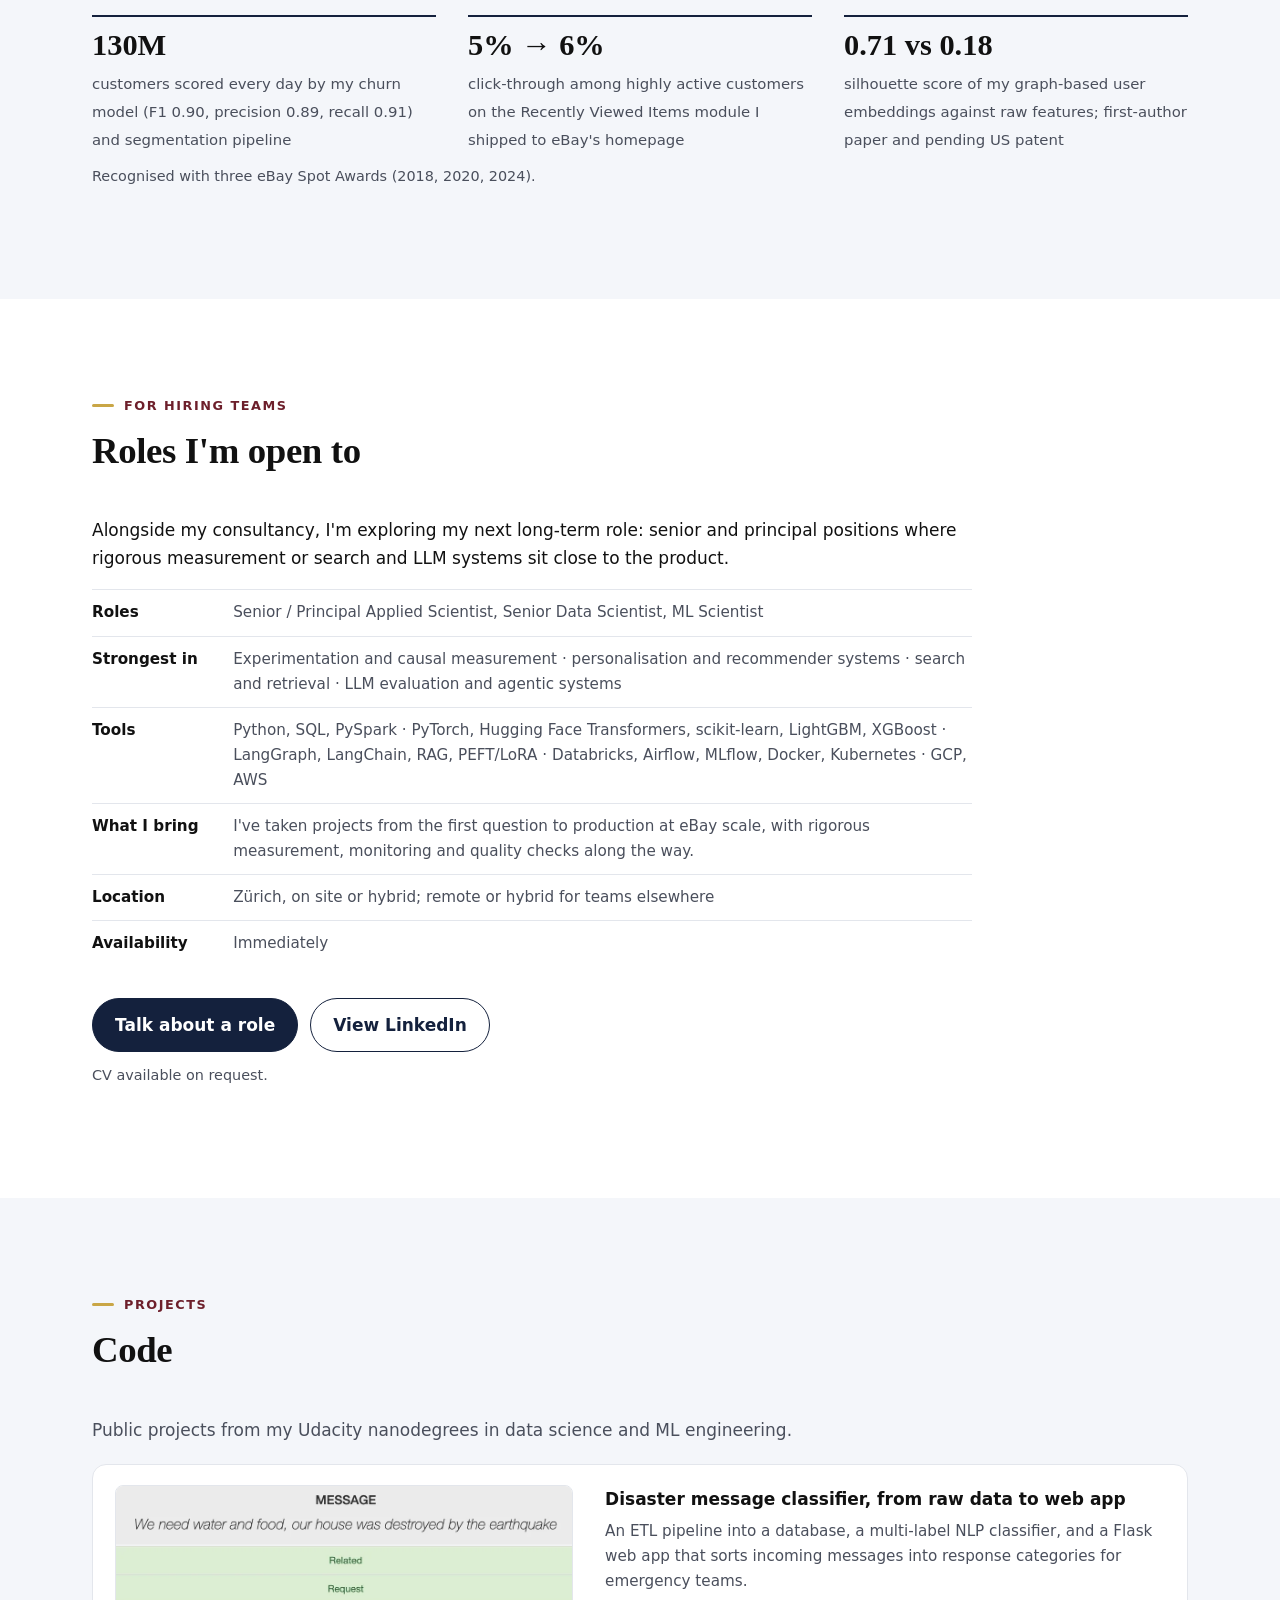
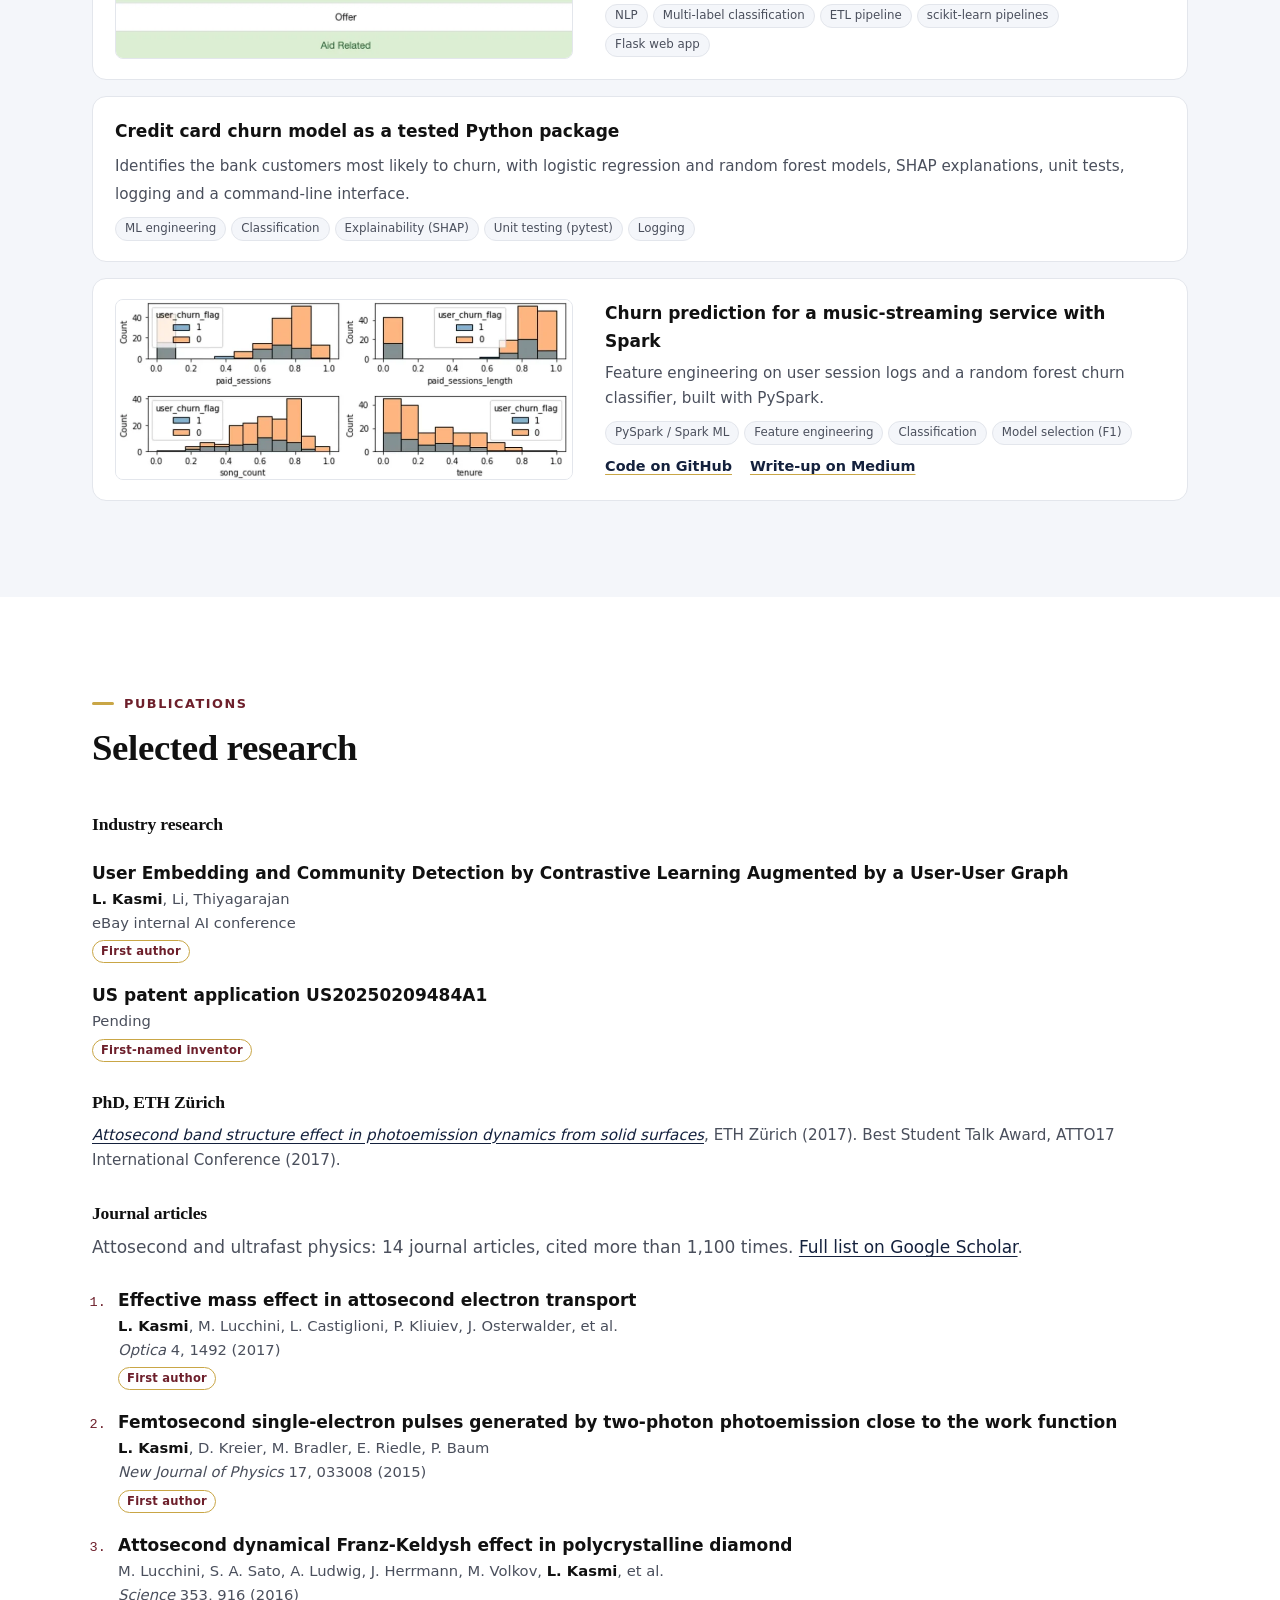
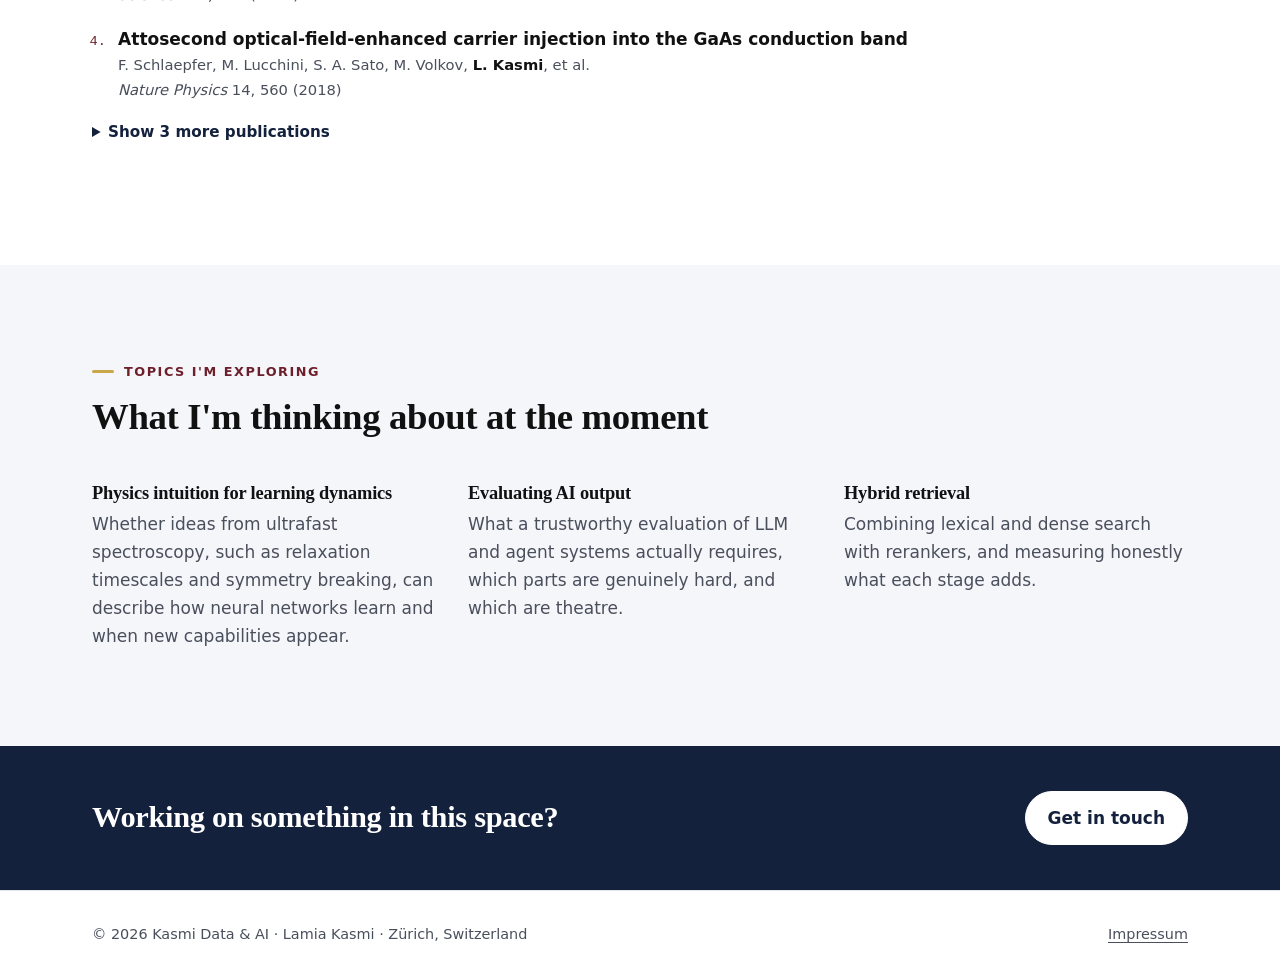
==== commit df2912f5: "Update site" ====
--- a/about/index.html
+++ b/about/index.html
@@ -12,7 +12,7 @@
 <meta property="og:url" content="https://lamiakasmi.com/about/">
 <meta name="twitter:card" content="summary">
 <link rel="icon" href="/static/favicon.svg" type="image/svg+xml">
-<link rel="stylesheet" href="/static/style.css?v=c969299d">
+<link rel="stylesheet" href="/static/style.css?v=b603ca87">
 <script type="application/ld+json">
 {"@context":"https://schema.org","@type":"Person","name":"Lamia Kasmi","jobTitle":"Senior Data Scientist and AI Consultant","url":"https://lamiakasmi.com","address":{"@type":"PostalAddress","addressLocality":"Zürich","addressCountry":"CH"},"alumniOf":[{"@type":"CollegeOrUniversity","name":"ETH Zürich"},{"@type":"CollegeOrUniversity","name":"EPFL"}],"knowsAbout":["Experimentation","Incrementality measurement","Marketing attribution","Search and retrieval","LLM evaluation","Machine learning","Laser physics"],"knowsLanguage":["en","fr","de"],"worksFor":{"@type":"Organization","name":"Kasmi Data & AI","url":"https://lamiakasmi.com"}}
 </script>
@@ -110,7 +110,7 @@
       
       <li class="featured"><a class="thumb-link" href="https://github.com/Lamiaka/DisasterResponseProject" tabindex="-1" aria-hidden="true"><img class="thumb" src="/static/projects/disaster-response-app.webp" width="1000" height="377" loading="lazy" alt="The web app classifying the message 'We need water and food, our house was destroyed by the earthquake' as related, a request and aid related"></a><a href="https://github.com/Lamiaka/DisasterResponseProject">Disaster message classifier, from raw data to web app</a><span>An ETL pipeline into a database, a multi-label NLP classifier, and a Flask web app that sorts incoming messages into response categories for emergency teams.</span><ul class="tags" aria-label="Skills"><li>NLP</li><li>Multi-label classification</li><li>ETL pipeline</li><li>scikit-learn pipelines</li><li>Flask web app</li></ul></li>
       <li><a href="https://github.com/Lamiaka/ChurnPrediction-MLDevops">Credit card churn model as a tested Python package</a><span>Identifies the bank customers most likely to churn, with logistic regression and random forest models, SHAP explanations, unit tests, logging and a command-line interface.</span><ul class="tags" aria-label="Skills"><li>ML engineering</li><li>Classification</li><li>Explainability (SHAP)</li><li>Unit testing (pytest)</li><li>Logging</li></ul></li>
-      <li><a class="thumb-link" href="https://github.com/Lamiaka/sparkify" tabindex="-1" aria-hidden="true"><img class="thumb" src="/static/projects/sparkify-churn-features.webp" width="906" height="355" loading="lazy" alt="Histograms of paid sessions, paid session length, song count and tenure, split by churned and retained users"></a><a href="https://github.com/Lamiaka/sparkify">Churn prediction for a music-streaming service with Spark</a><span>Feature engineering on user session logs and a random forest churn classifier, built with PySpark.</span><ul class="tags" aria-label="Skills"><li>PySpark / Spark ML</li><li>Feature engineering</li><li>Classification</li><li>Model selection (F1)</li></ul><p class="card-links"><a href="https://github.com/Lamiaka/sparkify">Code on GitHub</a><a href="https://medium.com/@lamiak/predicting-churn-for-sparkify-381dfac1a21f">Write-up on Medium</a></p></li>
+      <li class="featured"><a class="thumb-link" href="https://github.com/Lamiaka/sparkify" tabindex="-1" aria-hidden="true"><img class="thumb" src="/static/projects/sparkify-churn-features.webp" width="906" height="355" loading="lazy" alt="Histograms of paid sessions, paid session length, song count and tenure, split by churned and retained users"></a><a href="https://github.com/Lamiaka/sparkify">Churn prediction for a music-streaming service with Spark</a><span>Feature engineering on user session logs and a random forest churn classifier, built with PySpark.</span><ul class="tags" aria-label="Skills"><li>PySpark / Spark ML</li><li>Feature engineering</li><li>Classification</li><li>Model selection (F1)</li></ul><p class="card-links"><a href="https://github.com/Lamiaka/sparkify">Code on GitHub</a><a href="https://medium.com/@lamiak/predicting-churn-for-sparkify-381dfac1a21f">Write-up on Medium</a></p></li>
     </ul>
   </div>
 </section>
--- a/static/style.css
+++ b/static/style.css
@@ -252,9 +252,10 @@
 #roles .facts, #roles > .wrap > p, #results .stats + p { max-width: 880px; }
 @media (min-width: 900px) {
   #results .stats { grid-template-columns: repeat(3, minmax(0, 1fr)); }
-  .projects.cards { grid-template-columns: repeat(2, minmax(0, 1fr)); }
-  .projects.cards li.featured { grid-column: 1 / -1; display: grid; grid-template-columns: minmax(0, 1.1fr) minmax(0, 1fr); column-gap: 28px; align-items: center; }
-  .projects.cards li.featured .thumb-link { grid-row: 1 / span 3; }
+  .projects.cards { grid-template-columns: 1fr; }
+  .projects.cards li.featured { grid-column: 1 / -1; display: grid; grid-template-columns: minmax(0, 0.9fr) minmax(0, 1.1fr); column-gap: 32px; align-content: center; }
+  .projects.cards li.featured > * { grid-column: 2; }
+  .projects.cards li.featured > .thumb-link { grid-column: 1; grid-row: 1 / span 6; align-self: center; }
   .projects.cards li.featured .thumb { margin-bottom: 0; }
   #exploring .topics { grid-template-columns: repeat(3, minmax(0, 1fr)); gap: 32px; }
 }
